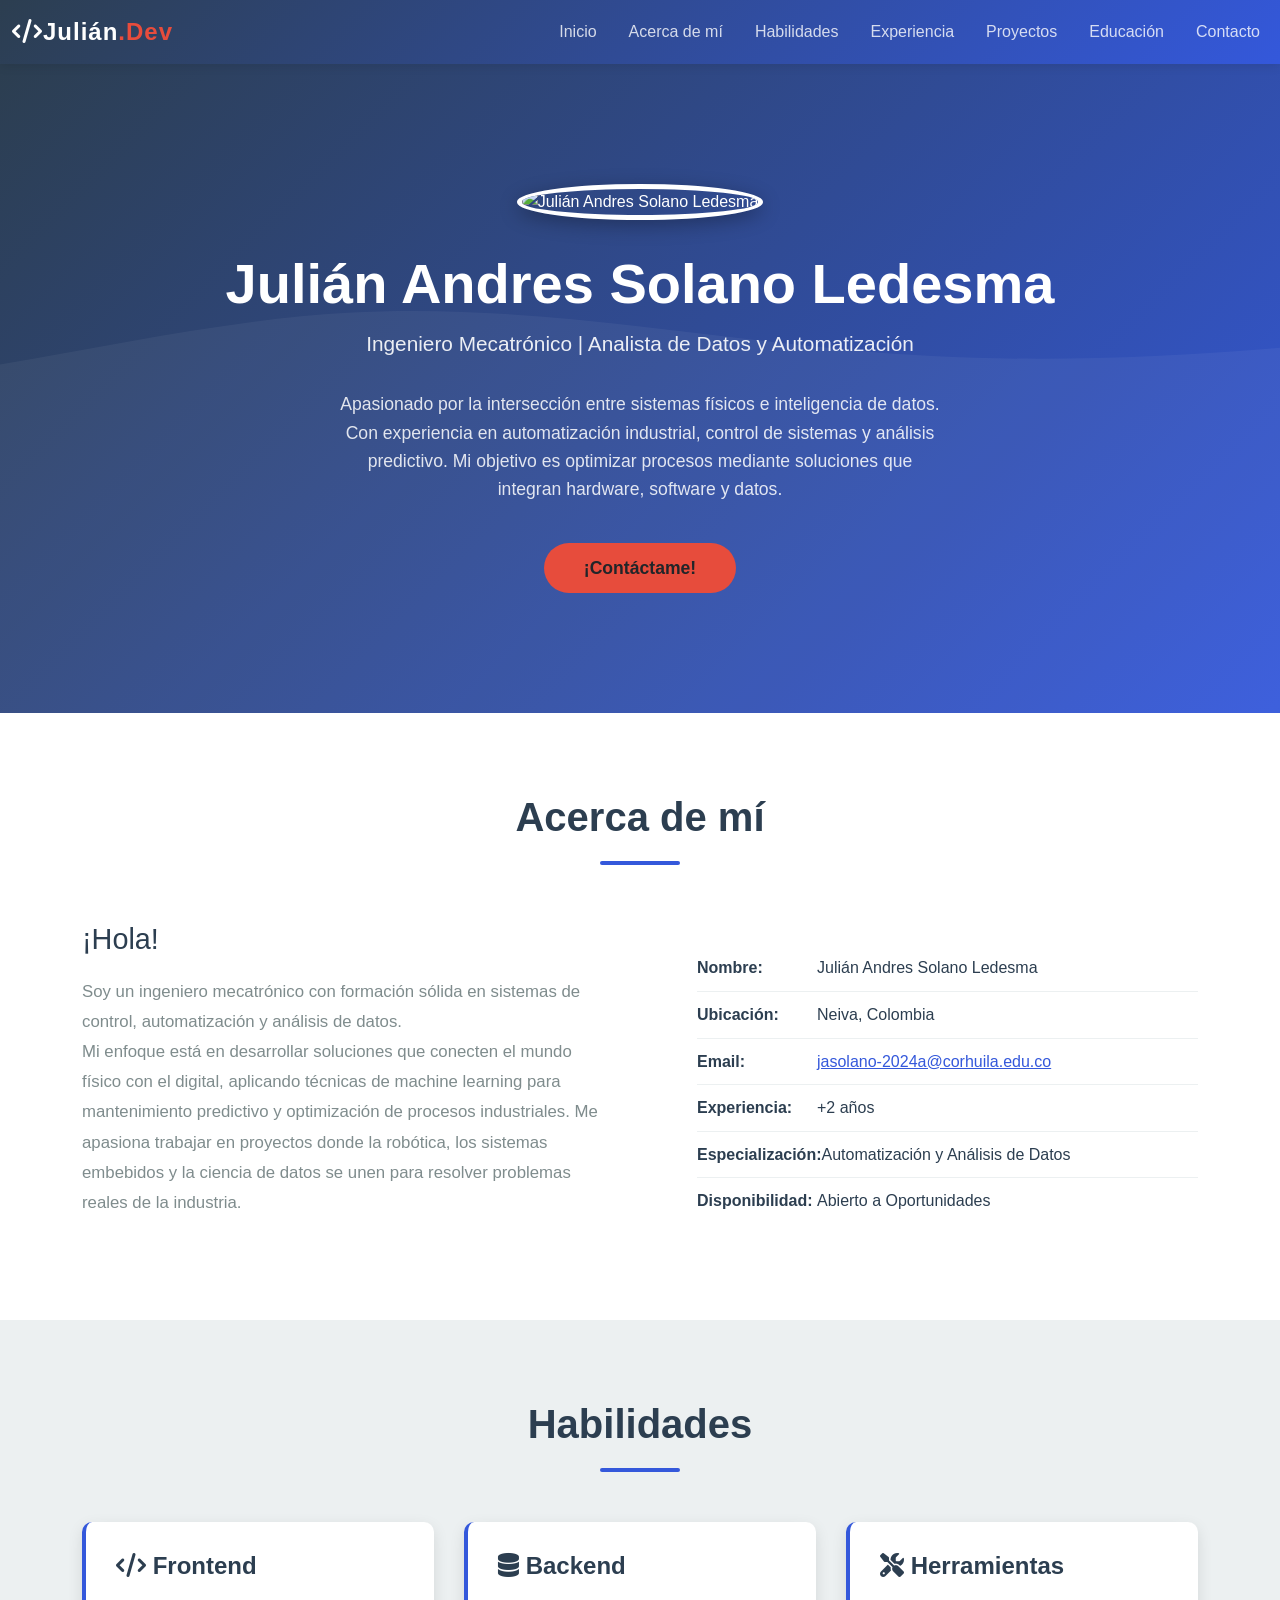
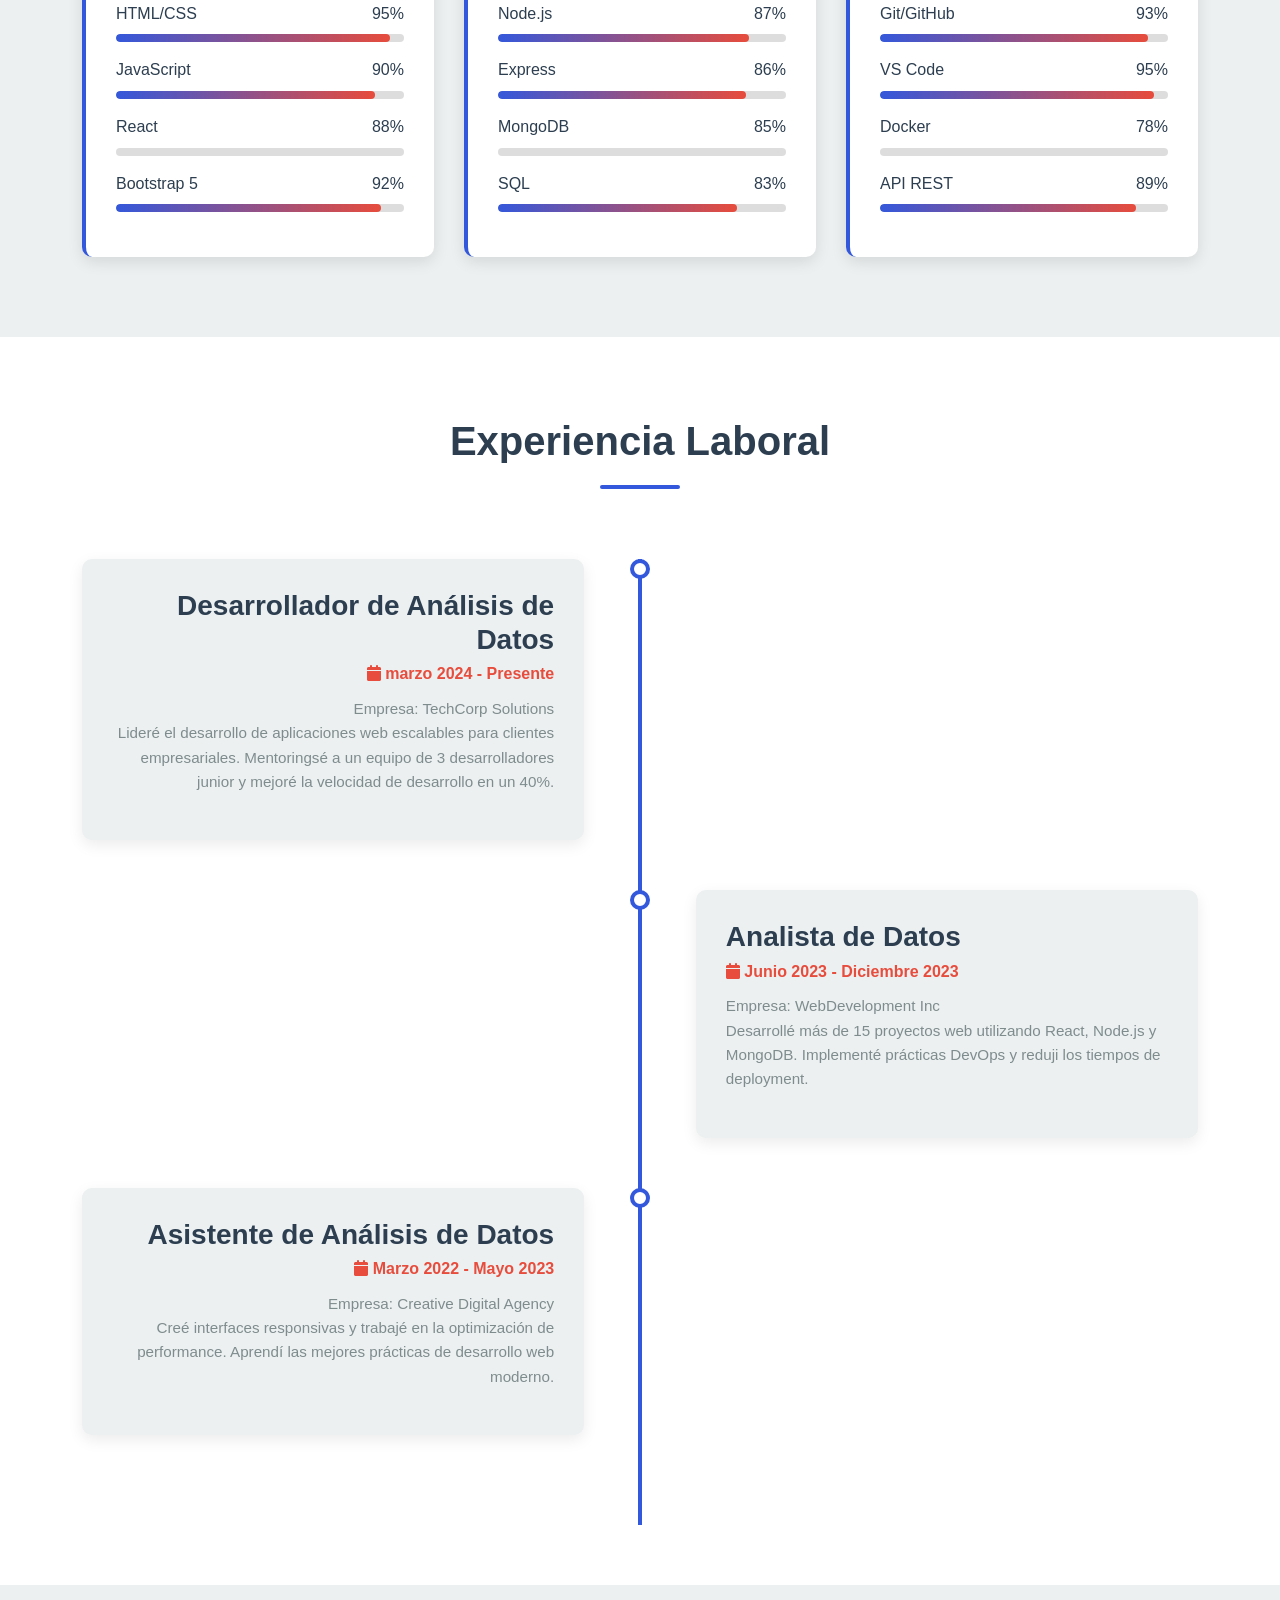
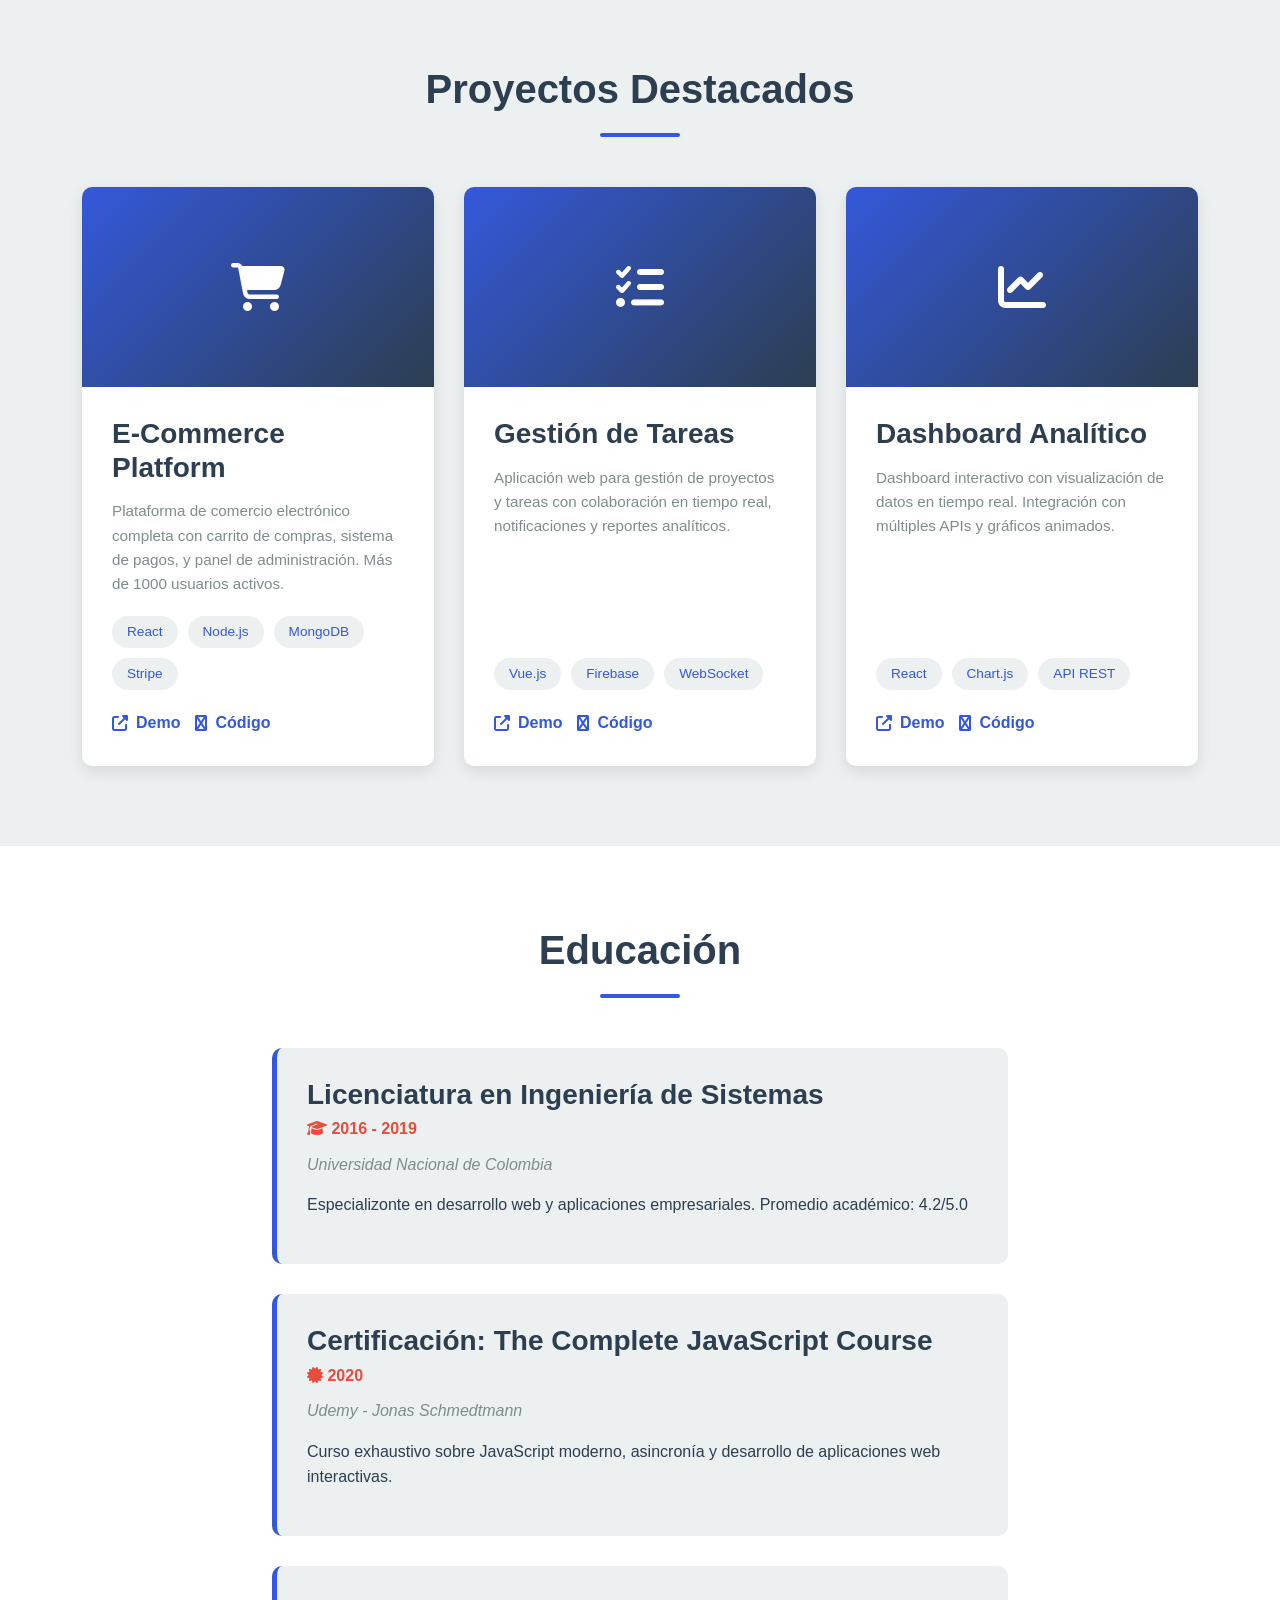
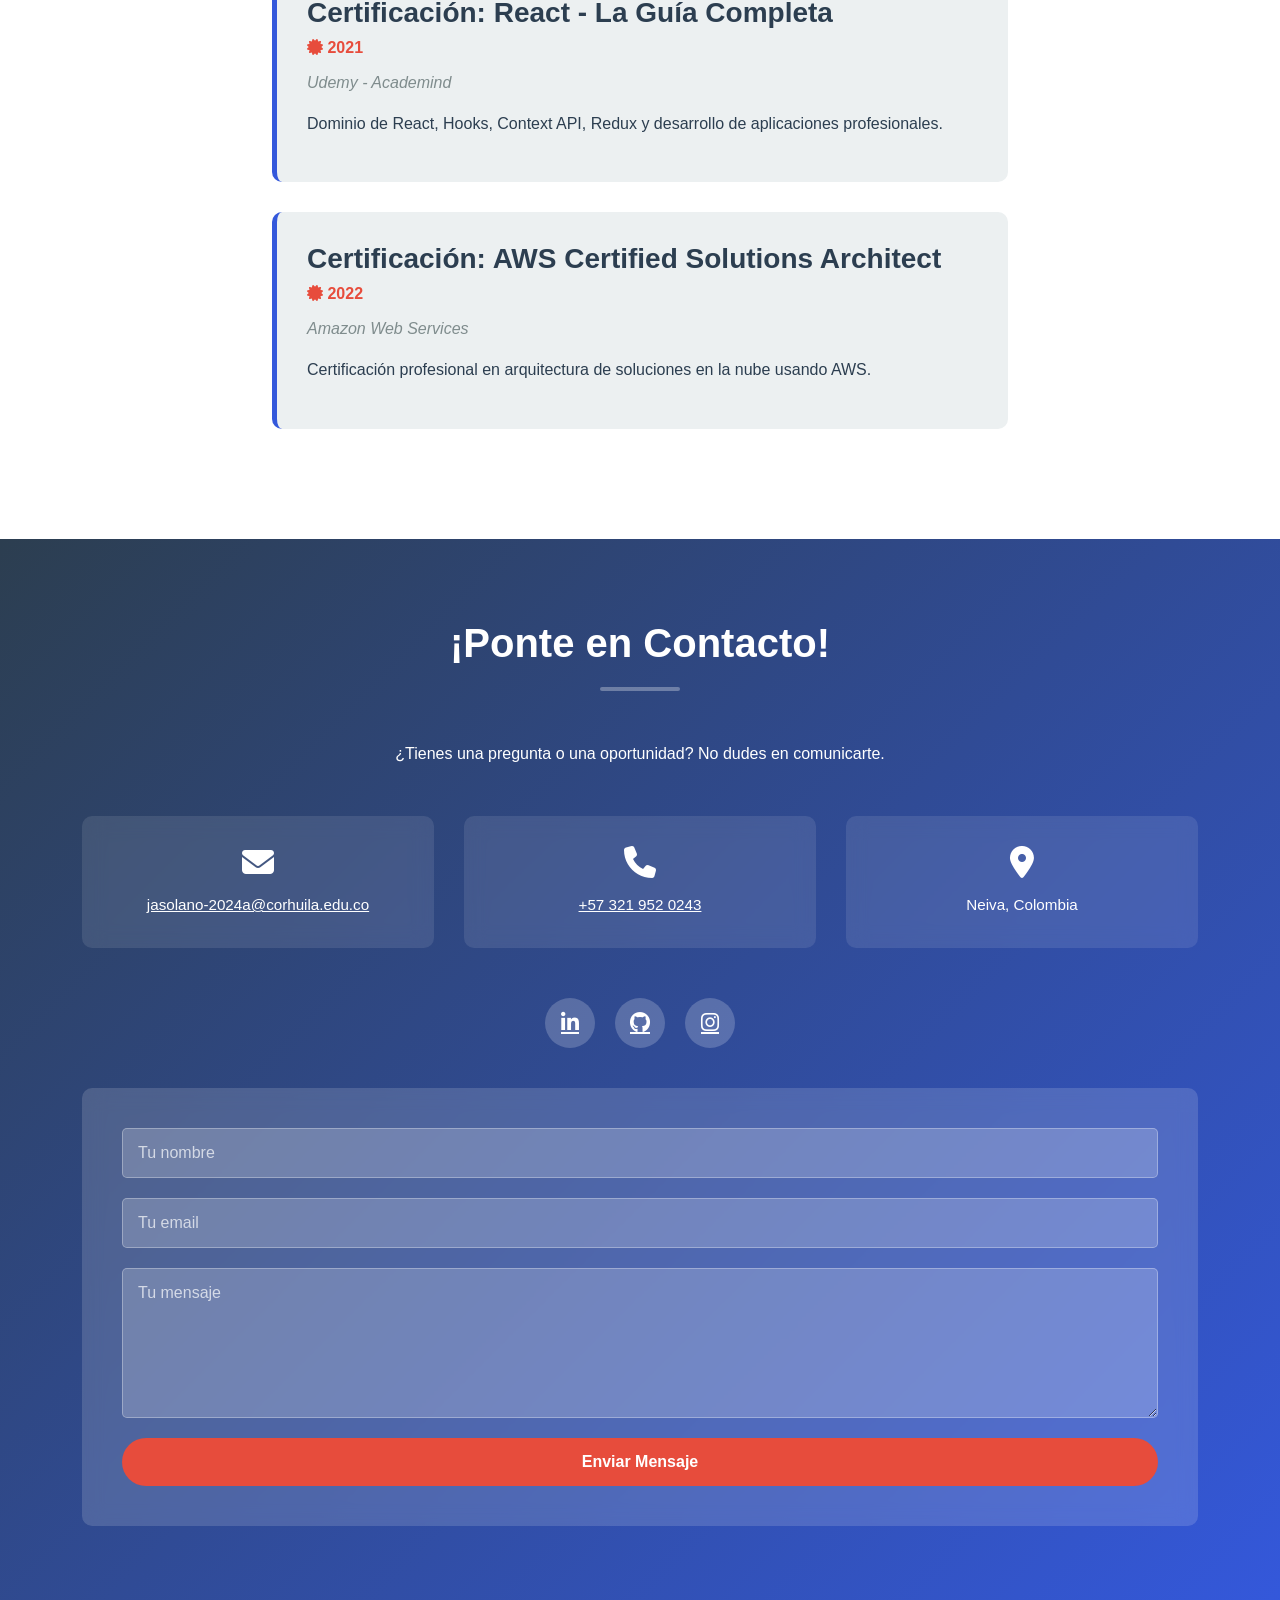
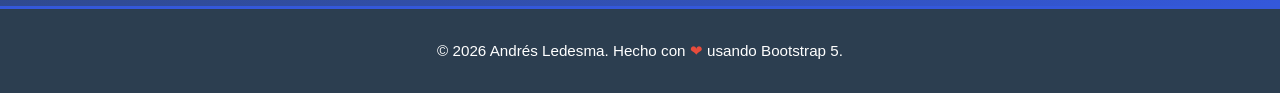
==== Portafolio2/portafolio.html @ 8f098cbe "Corrección de bugs y actualización de algunos datos 10/03/2026 18:04" ====
<!DOCTYPE html>
<html lang="es">

<head>
    <meta charset="UTF-8">
    <meta name="viewport" content="width=device-width, initial-scale=1.0">
    <title>Portafolio CV - Ingeniero Mecatrónico</title>

    <!-- Bootstrap 5 CSS -->
    <link href="https://cdnjs.cloudflare.com/ajax/libs/bootstrap/5.3.0/css/bootstrap.min.css" rel="stylesheet">

    <!-- Font Awesome para iconos -->
    <link href="https://cdnjs.cloudflare.com/ajax/libs/font-awesome/6.4.0/css/all.min.css" rel="stylesheet">

    <!--Css Personalizado-->
    <link rel="stylesheet" href="styles_portafolio.css">
</head>

<body>
    <!--=================================
    BARRA DE NAVEGACION
    ====================================-->
    <nav class="navbar navbar-expand-lg navbar-dark">
        <div class="container-fluid">
            <a class="navbar-brand" href="#inicio">
                <i class="fas fa-code"></i>Julián<span>.Dev</span>
            </a>
            <button class="navbar-toggler" type="button" data-bs-toggle="collapse" data-bs-target="#navbarNav"
                aria-controls="navbarNav" aria-expanded="false" aria-label="Toggle navigation">
                <span class="navbar-toggler-icon"></span>
            </button>
            <div class="collapse navbar-collapse" id="navbarNav">
                <ul class="navbar-nav ms-auto">
                    <li class="nav-item">
                        <a href="#inicio" class="nav-link">Inicio</a>
                    </li>
                    <li class="nav-item">
                        <a href="#acerca" class="nav-link">Acerca de mí</a>
                    </li>
                    <li class="nav-item">
                        <a href="#habilidades" class="nav-link">Habilidades</a>
                    </li>
                    <li class="nav-item">
                        <a href="#experiencia" class="nav-link">Experiencia</a>
                    </li>
                    <li class="nav-item">
                        <a href="#proyectos" class="nav-link">Proyectos</a>
                    </li>
                    <li class="nav-item">
                        <a href="#educacion" class="nav-link">Educación</a>
                    </li>
                    <li class="nav-item">
                        <a href="#contacto" class="nav-link">Contacto</a>

                    </li>
                </ul>
            </div>
        </div>
    </nav><!--nav.navbar -->

    <!--=================================
    SECCIÓN HEROE 
    ====================================-->
    <section class="hero" id="inicio">
        <div class="hero-content">
            <!--Imagen de perfil-->
            <img class="hero-image" src="/imagenes/mi-foto.jpeg" alt="Julián Andres Solano Ledesma" />
            <h1>Julián Andres Solano Ledesma</h1>
            <p class="subtitle">Ingeniero Mecatrónico | Analista de Datos y Automatización</p>
            <p class="description">Apasionado por la intersección entre sistemas físicos e inteligencia de datos.
            Con experiencia en automatización industrial, control de sistemas y análisis predictivo.
            Mi objetivo es optimizar procesos mediante soluciones que integran hardware, software y datos.
            </p>
            <a href="#contacto" class="btn btn-primary-custom">¡Contáctame!</a>
        </div>
    </section>

    <!--=================================
    ACERCA DE MI
    ====================================-->
    <section id="acerca" class="about">
        <div class="container">
            <h2 class="section-title">
                Acerca de mí
            </h2>
            <div class="about-content">
                <div class="about-text">
                    <h3>¡Hola!</h3>
                    <p>Soy un ingeniero mecatrónico con formación sólida en sistemas de control,
                    automatización y análisis de datos.<br>
                    Mi enfoque está en desarrollar soluciones
                    que conecten el mundo físico con el digital, aplicando técnicas de machine
                    learning para mantenimiento predictivo y optimización de procesos industriales.

                    Me apasiona trabajar en proyectos donde la robótica, los sistemas embebidos y la ciencia de datos se unen para resolver problemas reales de la industria.</p>
                </div>
                <div>
                    <ul class="info-list">
                        <li> 
                            <strong>Nombre:</strong>
                            <span>Julián Andres Solano Ledesma</span>
                        </li>
                        <li>
                            <strong>Ubicación:</strong>
                            <span>Neiva, Colombia</span>
                        </li>
                        <li>
                            <strong>Email:</strong>
                            <span><a href="mailto:jasolano-2024a@corhuila.edu.co" style="color: var(--secondary-color);">jasolano-2024a@corhuila.edu.co</a></span>
                        </li>
                        <li>
                            <strong>Experiencia:</strong>
                            <span>+2 años</span>
                        </li>
                        <li>
                            <strong>Especialización:</strong>
                            <span>Automatización y Análisis de Datos</span>
                        </li>
                        <li>
                            <strong>Disponibilidad:</strong>
                            <span>Abierto a Oportunidades</span>
                        </li>
                    </ul>
                </div>
            </div>
        </div>
    </section>

    <!-- ===============================
         SECCIÓN HABILIDADES
         =============================== -->
    <section id="habilidades" class="skills">
        <div class="container">
            <h2 class="section-title">Habilidades</h2>
            <div class="skills-grid">
                <!-- Frontend -->
                <div class="skill-card" data-skill="frontend">
                    <h4><i class="fas fa-code"></i> Frontend</h4>
                    <div class="skill-item">
                        <div class="skill-name">
                            <span>HTML/CSS</span>
                            <span>95%</span>
                        </div>
                        <div class="skill-bar">
                            <div class="skill-progress" style="--target: 95%"></div>
                        </div>
                    </div>
                    <div class="skill-item">
                        <div class="skill-name">
                            <span>JavaScript</span>
                            <span>90%</span>
                        </div>
                        <div class="skill-bar">
                            <div class="skill-progress" style="--target: 90%"></div>
                        </div>
                    </div>
                    <div class="skill-item">
                        <div class="skill-name">
                            <span>React</span>
                            <span>88%</span>
                        </div>
                        <div class="skill-bar">
                            <div class="skill-progress" style="--target: 88%"></div>
                        </div>
                    </div>
                    <div class="skill-item">
                        <div class="skill-name">
                            <span>Bootstrap 5</span>
                            <span>92%</span>
                        </div>
                        <div class="skill-bar">
                            <div class="skill-progress" style="--target: 92%"></div>
                        </div>
                    </div>
                </div>

                <!-- Backend -->
                <div class="skill-card" data-skill="backend">
                    <h4><i class="fas fa-database"></i> Backend</h4>
                    <div class="skill-item">
                        <div class="skill-name">
                            <span>Node.js</span>
                            <span>87%</span>
                        </div>
                        <div class="skill-bar">
                            <div class="skill-progress" style="--target: 87%"></div>
                        </div>
                    </div>
                    <div class="skill-item">
                        <div class="skill-name">
                            <span>Express</span>
                            <span>86%</span>
                        </div>
                        <div class="skill-bar">
                            <div class="skill-progress" style="--target: 86%"></div>
                        </div>
                    </div>
                    <div class="skill-item">
                        <div class="skill-name">
                            <span>MongoDB</span>
                            <span>85%</span>
                        </div>
                        <div class="skill-bar">
                            <div class="skill-progress" style="--target: 85%"></div>
                        </div>
                    </div>
                    <div class="skill-item">
                        <div class="skill-name">
                            <span>SQL</span>
                            <span>83%</span>
                        </div>
                        <div class="skill-bar">
                            <div class="skill-progress" style="--target: 83%"></div>
                        </div>
                    </div>
                </div>

                <!-- Herramientas -->
                <div class="skill-card" data-skill="tools">
                    <h4><i class="fas fa-tools"></i> Herramientas</h4>
                    <div class="skill-item">
                        <div class="skill-name">
                            <span>Git/GitHub</span>
                            <span>93%</span>
                        </div>
                        <div class="skill-bar">
                            <div class="skill-progress" style="--target: 93%"></div>
                        </div>
                    </div>
                    <div class="skill-item">
                        <div class="skill-name">
                            <span>VS Code</span>
                            <span>95%</span>
                        </div>
                        <div class="skill-bar">
                            <div class="skill-progress" style="--target: 95%"></div>
                        </div>
                    </div>
                    <div class="skill-item">
                        <div class="skill-name">
                            <span>Docker</span>
                            <span>78%</span>
                        </div>
                        <div class="skill-bar">
                            <div class="skill-progress" style="--target: 78%"></div>
                        </div>
                    </div>
                    <div class="skill-item">
                        <div class="skill-name">
                            <span>API REST</span>
                            <span>89%</span>
                        </div>
                        <div class="skill-bar">
                            <div class="skill-progress" style="--target: 89%"></div>
                        </div>
                    </div>
                </div>
            </div>
        </div>
    </section>

    <!-- ===============================
         SECCIÓN EXPERIENCIA
         =============================== -->
    <section id="experiencia" class="experience">
        <div class="container">
            <h2 class="section-title">Experiencia Laboral</h2>
            <div class="timeline">
                <!-- Experiencia 1 -->
                <div class="timeline-item">
                    <div class="timeline-content">
                        <h3>Desarrollador de Análisis de Datos</h3>
                        <div class="timeline-date">
                            <i class="fas fa-calendar"></i> marzo 2024 - Presente
                        </div>
                        <p class="timeline-description">
                            Empresa: TechCorp Solutions<br>
                            Lideré el desarrollo de aplicaciones web escalables para clientes empresariales. 
                            Mentoringsé a un equipo de 3 desarrolladores junior y mejoré la velocidad de desarrollo en un 40%.
                        </p>
                    </div>
                </div>

                <!-- Experiencia 2 -->
                <div class="timeline-item">
                    <div class="timeline-content">
                        <h3>Analista de Datos</h3>
                        <div class="timeline-date">
                            <i class="fas fa-calendar"></i> Junio 2023 - Diciembre 2023
                        </div>
                        <p class="timeline-description">
                            Empresa: WebDevelopment Inc<br>
                            Desarrollé más de 15 proyectos web utilizando React, Node.js y MongoDB. 
                            Implementé prácticas DevOps y reduji los tiempos de deployment.
                        </p>
                    </div>
                </div>

                <!-- Experiencia 3 -->
                <div class="timeline-item">
                    <div class="timeline-content">
                        <h3>Asistente de Análisis de Datos</h3>
                        <div class="timeline-date">
                            <i class="fas fa-calendar"></i> Marzo 2022 - Mayo 2023
                        </div>
                        <p class="timeline-description">
                            Empresa: Creative Digital Agency<br>
                            Creé interfaces responsivas y trabajé en la optimización de performance. 
                            Aprendí las mejores prácticas de desarrollo web moderno.
                        </p>
                    </div>
                </div>
            </div>
        </div>
    </section>

    <!-- ===============================
         SECCIÓN PROYECTOS
         =============================== -->
    <section id="proyectos" class="projects">
        <div class="container">
            <h2 class="section-title">Proyectos Destacados</h2>
            <div class="projects-grid">
                <!-- Proyecto 1 -->
                <div class="project-card fade-in-up">
                    <div class="project-image">
                        <i class="fas fa-shopping-cart"></i>
                    </div>
                    <div class="project-content">
                        <h3>E-Commerce Platform</h3>
                        <p>
                            Plataforma de comercio electrónico completa con carrito de compras, 
                            sistema de pagos, y panel de administración. Más de 1000 usuarios activos.
                        </p>
                        <div class="project-tags">
                            <span class="tag">React</span>
                            <span class="tag">Node.js</span>
                            <span class="tag">MongoDB</span>
                            <span class="tag">Stripe</span>
                        </div>
                        <div class="project-links">
                            <a href="#" title="Ver proyecto">
                                <i class="fas fa-external-link-alt"></i> Demo
                            </a>
                            <a href="#" title="Ver código">
                                <i class="fas fa-github"></i> Código
                            </a>
                        </div>
                    </div>
                </div>

                <!-- Proyecto 2 -->
                <div class="project-card fade-in-up">
                    <div class="project-image">
                        <i class="fas fa-tasks"></i>
                    </div>
                    <div class="project-content">
                        <h3>Gestión de Tareas</h3>
                        <p>
                            Aplicación web para gestión de proyectos y tareas con colaboración en tiempo real, 
                            notificaciones y reportes analíticos.
                        </p>
                        <div class="project-tags">
                            <span class="tag">Vue.js</span>
                            <span class="tag">Firebase</span>
                            <span class="tag">WebSocket</span>
                        </div>
                        <div class="project-links">
                            <a href="#" title="Ver proyecto">
                                <i class="fas fa-external-link-alt"></i> Demo
                            </a>
                            <a href="#" title="Ver código">
                                <i class="fas fa-github"></i> Código
                            </a>
                        </div>
                    </div>
                </div>

                <!-- Proyecto 3 -->
                <div class="project-card fade-in-up">
                    <div class="project-image">
                        <i class="fas fa-chart-line"></i>
                    </div>
                    <div class="project-content">
                        <h3>Dashboard Analítico</h3>
                        <p>
                            Dashboard interactivo con visualización de datos en tiempo real. 
                            Integración con múltiples APIs y gráficos animados.
                        </p>
                        <div class="project-tags">
                            <span class="tag">React</span>
                            <span class="tag">Chart.js</span>
                            <span class="tag">API REST</span>
                        </div>
                        <div class="project-links">
                            <a href="#" title="Ver proyecto">
                                <i class="fas fa-external-link-alt"></i> Demo
                            </a>
                            <a href="#" title="Ver código">
                                <i class="fas fa-github"></i> Código
                            </a>
                        </div>
                    </div>
                </div>
            </div>
        </div>
    </section>

    <!-- ===============================
         SECCIÓN EDUCACIÓN
         =============================== -->
    <section id="educacion" class="education">
        <div class="container">
            <h2 class="section-title">Educación</h2>
            <div class="row">
                <div class="col-lg-8 mx-auto">
                    <!-- Educación 1 -->
                    <div class="education-item">
                        <h3>Licenciatura en Ingeniería de Sistemas</h3>
                        <div class="education-date">
                            <i class="fas fa-graduation-cap"></i> 2016 - 2019
                        </div>
                        <p class="education-school">Universidad Nacional de Colombia</p>
                        <p>
                            Especializonte en desarrollo web y aplicaciones empresariales. 
                            Promedio académico: 4.2/5.0
                        </p>
                    </div>

                    <!-- Educación 2 -->
                    <div class="education-item">
                        <h3>Certificación: The Complete JavaScript Course</h3>
                        <div class="education-date">
                            <i class="fas fa-certificate"></i> 2020
                        </div>
                        <p class="education-school">Udemy - Jonas Schmedtmann</p>
                        <p>
                            Curso exhaustivo sobre JavaScript moderno, asincronía y desarrollo de aplicaciones web interactivas.
                        </p>
                    </div>

                    <!-- Educación 3 -->
                    <div class="education-item">
                        <h3>Certificación: React - La Guía Completa</h3>
                        <div class="education-date">
                            <i class="fas fa-certificate"></i> 2021
                        </div>
                        <p class="education-school">Udemy - Academind</p>
                        <p>
                            Dominio de React, Hooks, Context API, Redux y desarrollo de aplicaciones profesionales.
                        </p>
                    </div>

                    <!-- Educación 4 -->
                    <div class="education-item">
                        <h3>Certificación: AWS Certified Solutions Architect</h3>
                        <div class="education-date">
                            <i class="fas fa-certificate"></i> 2022
                        </div>
                        <p class="education-school">Amazon Web Services</p>
                        <p>
                            Certificación profesional en arquitectura de soluciones en la nube usando AWS.
                        </p>
                    </div>
                </div>
            </div>
        </div>
    </section>

    <!-- ===============================
         SECCIÓN CONTACTO
         =============================== -->
    <section id="contacto" class="contact">
        <div class="container">
            <h2 class="section-title">¡Ponte en Contacto!</h2>
            <p>¿Tienes una pregunta o una oportunidad? No dudes en comunicarte.</p>

            <div class="contact-info">
                <div class="contact-info-item">
                    <i class="fas fa-envelope"></i>
                    <p><a href="mailto:jasolano-2024a@corhuila.edu.co" style="color: white;">jasolano-2024a@corhuila.edu.co</a></p>
                </div>
                <div class="contact-info-item">
                    <i class="fas fa-phone"></i>
                    <p><a href="tel:+573219520243" style="color: white;">+57 321 952 0243</a></p>
                </div>
                <div class="contact-info-item">
                    <i class="fas fa-map-marker-alt"></i>
                    <p>Neiva, Colombia</p>
                </div>
            </div>

            <div class="social-links">
                <a href="#" title="LinkedIn" class="social-link">
                    <i class="fab fa-linkedin-in"></i>
                </a>
                <a href="#" title="GitHub" class="social-link">
                    <i class="fab fa-github"></i>
                </a>
                <a href="#" title="Instagram" class="social-link">
                    <i class="fab fa-instagram"></i>
                </a>
            </div>

            <div class="contact-form">
                <form id="contactForm">
                    <div class="mb-3">
                        <input 
                            type="text" 
                            class="form-control" 
                            id="name" 
                            placeholder="Tu nombre"
                            required
                        >
                    </div>
                    <div class="mb-3">
                        <input 
                            type="email" 
                            class="form-control" 
                            id="email" 
                            placeholder="Tu email"
                            required
                        >
                    </div>
                    <div class="mb-3">
                        <textarea 
                            class="form-control" 
                            id="message" 
                            placeholder="Tu mensaje"
                            required
                        ></textarea>
                    </div>
                    <button type="submit" class="btn btn-submit">Enviar Mensaje</button>
                </form>
            </div>
        </div>
    </section>

    <!-- ===============================
         FOOTER
         =============================== -->
    <footer>
        <div class="container">
            <p>
                &copy; 2026 Andrés Ledesma. Hecho con <span class="heart">❤</span> usando Bootstrap 5.
            </p>
        </div>
    </footer>

    <!-- Back to Top Button -->
    <div class="back-to-top" id="backToTop">
        <i class="fas fa-arrow-up"></i>
    </div>

    <!-- Bootstrap 5 JS -->
    <script src="https://cdnjs.cloudflare.com/ajax/libs/bootstrap/5.3.0/js/bootstrap.bundle.min.js"></script>

    <!-- JavaScript Personalizado -->
    <script>
        // ===============================
        // VARIABLES GLOBALES
        // ===============================
        const backToTopBtn = document.getElementById('backToTop');
        const skillProgressBars = document.querySelectorAll('.skill-progress');
        const contactForm = document.getElementById('contactForm');

        // ===============================
        // BACK TO TOP BUTTON
        // ===============================
        window.addEventListener('scroll', () => {
            if (window.pageYOffset > 300) {
                backToTopBtn.classList.add('show');
            } else {
                backToTopBtn.classList.remove('show');
            }
        });

        backToTopBtn.addEventListener('click', () => {
            window.scrollTo({
                top: 0,
                behavior: 'smooth'
            });
        });

        // ===============================
        // ANIMACIÓN DE BARRAS DE HABILIDADES
        // ===============================
        const observerOptions = {
            threshold: 0.5,
            rootMargin: '0px 0px -100px 0px'
        };

        const observer = new IntersectionObserver((entries) => {
            entries.forEach(entry => {
                if (entry.isIntersecting) {
                    const progressBar = entry.target;
                    const targetWidth = progressBar.style.getPropertyValue('--target') || '0';
                    
                    // Animar la barra
                    let currentWidth = 0;
                    const increment = parseFloat(targetWidth) / 50;
                    const interval = setInterval(() => {
                        currentWidth += increment;
                        if (currentWidth >= parseFloat(targetWidth)) {
                            currentWidth = parseFloat(targetWidth);
                            clearInterval(interval);
                        }
                        progressBar.style.width = currentWidth + '%';
                    }, 20);
                    
                    observer.unobserve(progressBar);
                }
            });
        }, observerOptions);

        skillProgressBars.forEach(bar => {
            bar.style.width = '0%';
            observer.observe(bar);
        });

        // ===============================
        // FORMULARIO DE CONTACTO
        // ===============================
        contactForm.addEventListener('submit', (e) => {
            e.preventDefault();

            const name = document.getElementById('name').value;
            const email = document.getElementById('email').value;
            const message = document.getElementById('message').value;

            // Validación básica
            if (!name || !email || !message) {
                mostrarAlerta('Por favor completa todos los campos', 'warning');
                return;
            }

            // Validar email
            const emailRegex = /^[^\s@]+@[^\s@]+\.[^\s@]+$/;
            if (!emailRegex.test(email)) {
                mostrarAlerta('Por favor ingresa un email válido', 'warning');
                return;
            }

            // Simular envío de email
            const btnSubmit = contactForm.querySelector('.btn-submit');
            const textOriginal = btnSubmit.textContent;
            btnSubmit.textContent = 'Enviando...';
            btnSubmit.disabled = true;

            setTimeout(() => {
                mostrarAlerta('¡Mensaje enviado exitosamente! Nos pondremos en contacto pronto.', 'success');
                contactForm.reset();
                btnSubmit.textContent = textOriginal;
                btnSubmit.disabled = false;
            }, 1500);
        });

        // ===============================
        // FUNCIÓN PARA MOSTRAR ALERTAS
        // ===============================
        function mostrarAlerta(mensaje, tipo = 'info') {
            const alertDiv = document.createElement('div');
            alertDiv.className = `alert alert-${tipo} alert-dismissible fade show position-fixed`;
            alertDiv.style.cssText = `
                top: 100px;
                right: 20px;
                z-index: 5000;
                min-width: 300px;
            `;
            alertDiv.textContent = mensaje;
            alertDiv.innerHTML += '<button type="button" class="btn-close" data-bs-dismiss="alert"></button>';

            document.body.appendChild(alertDiv);

            setTimeout(() => {
                alertDiv.remove();
            }, 4000);
        }

        // ===============================
        // EFECTO DE FADE-IN AL SCROLL
        // =============================== */
        const fadeElements = document.querySelectorAll('.fade-in-up');
        const fadeObserver = new IntersectionObserver((entries) => {
            entries.forEach(entry => {
                if (entry.isIntersecting) {
                    entry.target.style.opacity = '1';
                    fadeObserver.unobserve(entry.target);
                }
            });
        }, { threshold: 0.1 });

        fadeElements.forEach(el => {
            el.style.opacity = '0';
            el.style.transition = 'opacity 0.8s ease';
            fadeObserver.observe(el);
        });

        // ===============================
        // ACTIVE LINK EN NAVEGACIÓN
        // ===============================
        const navLinks = document.querySelectorAll('.navbar-nav .nav-link');
        const sections = document.querySelectorAll('section[id]');

        window.addEventListener('scroll', () => {
            let current = '';
            
            sections.forEach(section => {
                const sectionTop = section.offsetTop;
                const sectionHeight = section.clientHeight;
                
                if (window.pageYOffset >= sectionTop - 200) {
                    current = section.getAttribute('id');
                }
            });

            navLinks.forEach(link => {
                link.classList.remove('active');
                if (link.getAttribute('href').slice(1) === current) {
                    link.classList.add('active');
                }
            });
        });

        // ===============================
        // CERRAR MENÚ MÓVIL AL HACER CLICK
        // ===============================
        const navbarToggler = document.querySelector('.navbar-toggler');
        const navbarCollapse = document.querySelector('.navbar-collapse');

        navLinks.forEach(link => {
            link.addEventListener('click', () => {
                if (navbarCollapse.classList.contains('show')) {
                    navbarToggler.click();
                }
            });
        });

        // ===============================
        // ANIMACIÓN DE ELEMENTOS AL CARGAR
        // ===============================
        window.addEventListener('load', () => {
            document.body.style.opacity = '0';
            document.body.style.transition = 'opacity 0.5s ease';
            
            setTimeout(() => {
                document.body.style.opacity = '1';
            }, 100);
        });

        // ===============================
        // LOG EN LA CONSOLA
        // ===============================
        console.log('%cBienvenido a mi portafolio', 'font-size: 20px; color: #3498db; font-weight: bold;');
        console.log('%c¿Te interesa trabajar juntos? Ponte en contacto conmigo', 'font-size: 14px; color: #e74c3c;');
    </script>
    <script src="script-portafolio.js"></script>
</body>
</html>
---- Portafolio2/styles_portafolio.css ----
/*===================
VARIABLES Y ESTILOS PERSONALIZADOS
=============*/
:root{
    --primary-color:#2c3e50;
    --secondary-color:#3458db;
    --accent-color:#e74c3c;
    --light-bg:#ecf0f1;
    --text-dark:#2c3e50;
    --text-light:#7f8c8d;
}

*{
    margin:0;/*resetea toda la pagina aplicar styles*/
    padding:0;
    box-sizing:border-box;

}

body{
    font-family:'Segoe UI', Tahoma, Geneva, Verdana, sans-serif;
    color:var(--text-dark);
    line-height: 1.6;
}

/*=================================
BARRA DE NAVEGACIÓN
==============================*/
.navbar{
    background: linear-gradient(135deg,var(--primary-color)0%, var(--secondary-color)100%);
    box-shadow: 0 2px 10px rgba(0,0,0,0.1);
    position:sticky;
    top:0;
    z-index: 1000;
}

.navbar-brand{
    font-weight: 700;
    font-size:1.5rem;
    color: white !important;
    letter-spacing:1px;
}

.navbar-brand span{
    color:var(--accent-color);
}

.navbar-nav .nav-link{
    color:rgba(255,255,255,0.8) !important;
    margin-left: 1rem;
    font-weight:500;
    transition: color 0.3s ease;

}

.navbar-nav .nav-link:hover{
    color:var(--accent-color) !important;
}

 /*-=================================
    SECCION HEROE(PORTADA)
    ====================================*/

.hero {
    background: linear-gradient(135deg, var(--primary-color) 0%, var(--secondary-color) 100%);
    color: white;
    padding: 120px 0;
    text-align: center;
    position: relative;
    overflow: hidden;
}

.hero::before {
    content: '';
    position: absolute;
    top: 0;
    left: 0;
    right: 0;
    bottom: 0;
    background: url('data:image/svg+xml,<svg xmlns="http://www.w3.org/2000/svg" viewBox="0 0 1440 320"><path fill="rgba(255,255,255,0.1)" fill-opacity="1" d="M0,96L48,112C96,128,192,160,288,160C384,160,480,128,576,122.7C672,117,768,139,864,144C960,149,1056,139,1152,128C1248,117,1344,107,1392,101.3L1440,96L1440,320L1392,320C1344,320,1248,320,1152,320C1056,320,960,320,864,320C768,320,672,320,576,320C480,320,384,320,288,320C192,320,96,320,48,320L0,320Z"></path></svg>') no-repeat bottom;
    background-size: cover;
    opacity: 0.5;
}

.hero-content {
    position: relative;
    z-index: 2;
}

.hero-image {
    width: 150px;
    height: 150px;
    border-radius: 50%;
    border: 5px solid white;
    margin: 0 auto 30px;
    object-fit: cover;
    box-shadow: 0 5px 20px rgba(0, 0, 0, 0.3);
    animation: slideDown 0.8s ease-out;
}

.hero h1 {
    font-size: 3.5rem;
    font-weight: 700;
    margin-bottom: 10px;
    animation: slideDown 0.8s ease-out 0.2s backwards;
}

.hero .subtitle {
    font-size: 1.3rem;
    color: rgba(255, 255, 255, 0.9);
    margin-bottom: 30px;
    animation: slideDown 0.8s ease-out 0.4s backwards;
}

.hero .description {
    font-size: 1.1rem;
    max-width: 600px;
    margin: 0 auto 40px;
    color: rgba(255, 255, 255, 0.85);
    animation: slideDown 0.8s ease-out 0.6s backwards;
}

.btn-primary-custom {
    background-color: var(--accent-color);
    border: none;
    padding: 12px 40px;
    font-size: 1.1rem;
    font-weight: 600;
    border-radius: 50px;
    transition: all 0.3s ease;
    animation: slideDown 0.8s ease-out 0.8s backwards;
}

.btn-primary-custom:hover {
    background-color: #c0392b;
    transform: translateY(-3px);
    box-shadow: 0 10px 20px rgba(0, 0, 0, 0.2);
}

/* ===============================
   ANIMACIONES
   =============================== */
@keyframes slideDown {
    from {
        opacity: 0;
        transform: translateY(-30px);
    }
    to {
        opacity: 1;
        transform: translateY(0);
    }
}

@keyframes fadeInUp {
    from {
        opacity: 0;
        transform: translateY(30px);
    }
    to {
        opacity: 1;
        transform: translateY(0);
    }
}

.fade-in-up {
    animation: fadeInUp 0.8s ease-out;
}

/* ===============================
   SECCIÓN ACERCA DE MÍ
   =============================== */
.about {
    padding: 80px 0;
    background-color: #fff;
}

.section-title {
    font-size: 2.5rem;
    font-weight: 700;
    margin-bottom: 50px;
    color: var(--primary-color);
    position: relative;
    text-align: center;
}

.section-title::after {
    content: '';
    display: block;
    width: 80px;
    height: 4px;
    background: var(--secondary-color);
    margin: 20px auto 0;
    border-radius: 2px;
}

.about-content {
    display: grid;
    grid-template-columns: 1fr 1fr;
    gap: 50px;
    align-items: center;
}

.about-text h3 {
    font-size: 1.8rem;
    color: var(--primary-color);
    margin-bottom: 20px;
}

.about-text p {
    font-size: 1.05rem;
    color: var(--text-light);
    margin-bottom: 15px;
    line-height: 1.8;
}

.info-list {
    list-style: none;
    margin-top: 30px;
}

.info-list li {
    padding: 10px 0;
    border-bottom: 1px solid var(--light-bg);
    display: flex;
    align-items: center;
}

.info-list li:last-child {
    border-bottom: none;
}

.info-list strong {
    color: var(--primary-color);
    min-width: 120px;
}

/* ===============================
   SECCIÓN HABILIDADES
   =============================== */
.skills {
    padding: 80px 0;
    background-color: var(--light-bg);
}

.skills-grid {
    display: grid;
    grid-template-columns: repeat(auto-fit, minmax(250px, 1fr));
    gap: 30px;
}

.skill-card {
    background: white;
    padding: 30px;
    border-radius: 10px;
    box-shadow: 0 5px 15px rgba(0, 0, 0, 0.1);
    transition: all 0.3s ease;
    border-left: 4px solid var(--secondary-color);
}

.skill-card:hover {
    transform: translateY(-10px);
    box-shadow: 0 15px 30px rgba(0, 0, 0, 0.15);
}

.skill-card h4 {
    color: var(--primary-color);
    margin-bottom: 20px;
    font-weight: 600;
}

.skill-item {
    margin-bottom: 15px;
}

.skill-name {
    display: flex;
    justify-content: space-between;
    margin-bottom: 8px;
    font-weight: 500;
    color: var(--text-dark);
}

.skill-bar {
    background-color: #ddd;
    height: 8px;
    border-radius: 10px;
    overflow: hidden;
}

.skill-progress {
    height: 100%;
    background: linear-gradient(90deg, var(--secondary-color), var(--accent-color));
    width: 0%;
    transition: width 1s ease;
    border-radius: 10px;
}

/* ===============================
   SECCIÓN EXPERIENCIA
   =============================== */
.experience {
    padding: 80px 0;
    background-color: #fff;
}

.timeline {
    position: relative;
    padding: 20px 0;
}

.timeline::before {
    content: '';
    position: absolute;
    left: 50%;
    transform: translateX(-50%);
    width: 4px;
    height: 100%;
    background: var(--secondary-color);
}

.timeline-item {
    margin-bottom: 50px;
    position: relative;
}

.timeline-item:nth-child(odd) .timeline-content {
    margin-left: 0;
    margin-right: auto;
    width: 45%;
    text-align: right;
}

.timeline-item:nth-child(even) .timeline-content {
    margin-left: auto;
    margin-right: 0;
    width: 45%;
    text-align: left;
}

.timeline-item::before {
    content: '';
    position: absolute;
    left: 50%;
    top: 0;
    transform: translateX(-50%);
    width: 20px;
    height: 20px;
    background: white;
    border: 4px solid var(--secondary-color);
    border-radius: 50%;
    z-index: 10;
}

.timeline-content {
    background: var(--light-bg);
    padding: 30px;
    border-radius: 10px;
    box-shadow: 0 5px 15px rgba(0, 0, 0, 0.08);
}

.timeline-content h3 {
    color: var(--primary-color);
    margin-bottom: 5px;
    font-weight: 700;
}

.timeline-date {
    color: var(--accent-color);
    font-weight: 600;
    margin-bottom: 10px;
}

.timeline-description {
    color: var(--text-light);
    font-size: 0.95rem;
}

/* ===============================
   SECCIÓN PROYECTOS
   =============================== */
.projects {
    padding: 80px 0;
    background-color: var(--light-bg);
}

.projects-grid {
    display: grid;
    grid-template-columns: repeat(auto-fit, minmax(300px, 1fr));
    gap: 30px;
}

.project-card {
    background: white;
    border-radius: 10px;
    overflow: hidden;
    box-shadow: 0 5px 15px rgba(0, 0, 0, 0.1);
    transition: all 0.3s ease;
    display: flex;
    flex-direction: column;
}

.project-card:hover {
    transform: translateY(-10px);
    box-shadow: 0 15px 30px rgba(0, 0, 0, 0.15);
}

.project-image {
    width: 100%;
    height: 200px;
    background: linear-gradient(135deg, var(--secondary-color), var(--primary-color));
    display: flex;
    align-items: center;
    justify-content: center;
    color: white;
    font-size: 3rem;
}

.project-content {
    padding: 30px;
    flex-grow: 1;
    display: flex;
    flex-direction: column;
}

.project-content h3 {
    color: var(--primary-color);
    margin-bottom: 15px;
    font-weight: 700;
}

.project-content p {
    color: var(--text-light);
    font-size: 0.95rem;
    margin-bottom: 20px;
    flex-grow: 1;
}

.project-tags {
    display: flex;
    flex-wrap: wrap;
    gap: 10px;
    margin-bottom: 20px;
}

.tag {
    background: var(--light-bg);
    color: var(--secondary-color);
    padding: 5px 15px;
    border-radius: 20px;
    font-size: 0.85rem;
    font-weight: 500;
}

.project-links {
    display: flex;
    gap: 15px;
}

.project-links a {
    display: inline-flex;
    align-items: center;
    gap: 8px;
    color: var(--secondary-color);
    text-decoration: none;
    font-weight: 600;
    transition: color 0.3s ease;
}

.project-links a:hover {
    color: var(--accent-color);
}

/* ===============================
   SECCIÓN EDUCACIÓN
   =============================== */
.education {
    padding: 80px 0;
    background-color: #fff;
}

.education-item {
    background: var(--light-bg);
    padding: 30px;
    border-radius: 10px;
    margin-bottom: 30px;
    border-left: 5px solid var(--secondary-color);
    transition: all 0.3s ease;
}

.education-item:hover {
    box-shadow: 0 5px 15px rgba(0, 0, 0, 0.1);
    transform: translateX(10px);
}

.education-item h3 {
    color: var(--primary-color);
    margin-bottom: 5px;
    font-weight: 700;
}

.education-date {
    color: var(--accent-color);
    font-weight: 600;
    margin-bottom: 10px;
}

.education-school {
    color: var(--text-light);
    font-style: italic;
    margin-bottom: 15px;
}

/* ===============================
   SECCIÓN CONTACTO
   =============================== */
.contact {
    padding: 80px 0;
    background: linear-gradient(135deg, var(--primary-color) 0%, var(--secondary-color) 100%);
    color: white;
    text-align: center;
}

.contact .section-title {
    color: white;
}

.contact .section-title::after {
    background: rgba(255, 255, 255, 0.3);
}

.contact-content {
    max-width: 600px;
    margin: 0 auto;
}

.contact-info {
    display: grid;
    grid-template-columns: repeat(auto-fit, minmax(150px, 1fr));
    gap: 30px;
    margin: 50px 0;
}

.contact-info-item {
    background: rgba(255, 255, 255, 0.1);
    padding: 30px;
    border-radius: 10px;
    backdrop-filter: blur(10px);
}

.contact-info-item i {
    font-size: 2rem;
    margin-bottom: 15px;
    display: block;
}

.contact-info-item p {
    font-size: 0.95rem;
    margin: 0;
    word-break: break-all;   /* rompe el email largo */
    overflow-wrap: break-word;
}

.social-links {
    display: flex;
    justify-content: center;
    gap: 20px;
    margin: 40px 0;
}

.social-links a {
    width: 50px;
    height: 50px;
    background: rgba(255, 255, 255, 0.2);
    border-radius: 50%;
    display: flex;
    align-items: center;
    justify-content: center;
    color: white;
    font-size: 1.3rem;
    transition: all 0.3s ease;
    border: 2px solid transparent;
}

.social-links a:hover {
    background: var(--accent-color);
    border-color: white;
    transform: translateY(-5px);
}

.contact-form {
    background: rgba(255, 255, 255, 0.15);
    padding: 40px;
    border-radius: 10px;
    backdrop-filter: blur(10px);
    margin-top: 30px;
}

.contact-form .form-control {
    background: rgba(255, 255, 255, 0.2);
    border: 1px solid rgba(255, 255, 255, 0.3);
    color: white;
    padding: 12px 15px;
    margin-bottom: 20px;
    border-radius: 5px;
}

.contact-form .form-control::placeholder {
    color: rgba(255, 255, 255, 0.7);
}

.contact-form textarea.form-control {
    resize: vertical;
    min-height: 150px;
}

.btn-submit {
    background: var(--accent-color);
    border: none;
    color: white;
    padding: 12px 40px;
    font-weight: 600;
    border-radius: 50px;
    transition: all 0.3s ease;
    width: 100%;
}

.btn-submit:hover {
    background: #c0392b;
    transform: translateY(-3px);
}

/* ===============================
   FOOTER
   =============================== */
footer {
    background-color: var(--primary-color);
    color: white;
    text-align: center;
    padding: 30px 0;
    border-top: 3px solid var(--secondary-color);
}

footer p {
    margin: 0;
    font-size: 0.95rem;
}

footer .heart {
    color: var(--accent-color);
    animation: heartbeat 1.5s ease-in-out infinite;
}

@keyframes heartbeat {
    0%, 100% {
        transform: scale(1);
    }
    50% {
        transform: scale(1.2);
    }
}

/* ===============================
   RESPONSIVE
   =============================== */
@media (max-width: 768px) {
    .hero h1 {
        font-size: 2.5rem;
    }

    .hero .subtitle {
        font-size: 1.1rem;
    }

    .section-title {
        font-size: 2rem;
    }

    .about-content {
        grid-template-columns: 1fr;
    }

    .timeline::before {
        left: 30px;
    }

    .timeline-item:nth-child(odd),
    .timeline-item:nth-child(even) {
        width: 100%;
    }

    .timeline-item:nth-child(odd) .timeline-content,
    .timeline-item:nth-child(even) .timeline-content {
        margin-left: 80px;
        margin-right: 0;
        width: calc(100% - 80px);
        text-align: left;
    }

    .timeline-item::before {
        left: 20px;
    }

    .contact-form {
        padding: 20px;
    }
}

@media (max-width: 576px) {
    .hero {
        padding: 60px 0;
    }

    .hero h1 {
        font-size: 2rem;
    }

    .hero-image {
        width: 120px;
        height: 120px;
    }

    .skill-card,
    .project-card,
    .education-item {
        margin-bottom: 20px;
    }
}

/* ===============================
   SCROLL BEHAVIOR
   =============================== */
html {
    scroll-behavior: smooth;
}

/* Back to Top Button */
.back-to-top {
    position: fixed;
    bottom: 30px;
    right: 30px;
    background: var(--secondary-color);
    color: white;
    width: 50px;
    height: 50px;
    border-radius: 50%;
    display: flex;
    align-items: center;
    justify-content: center;
    font-size: 1.5rem;
    cursor: pointer;
    opacity: 0;
    visibility: hidden;
    transition: all 0.3s ease;
    z-index: 999;
    box-shadow: 0 5px 15px rgba(0, 0, 0, 0.3);
}

.back-to-top.show {
    opacity: 1;
    visibility: visible;
}

.back-to-top:hover {
    background: var(--primary-color);
    transform: translateY(-5px);
}
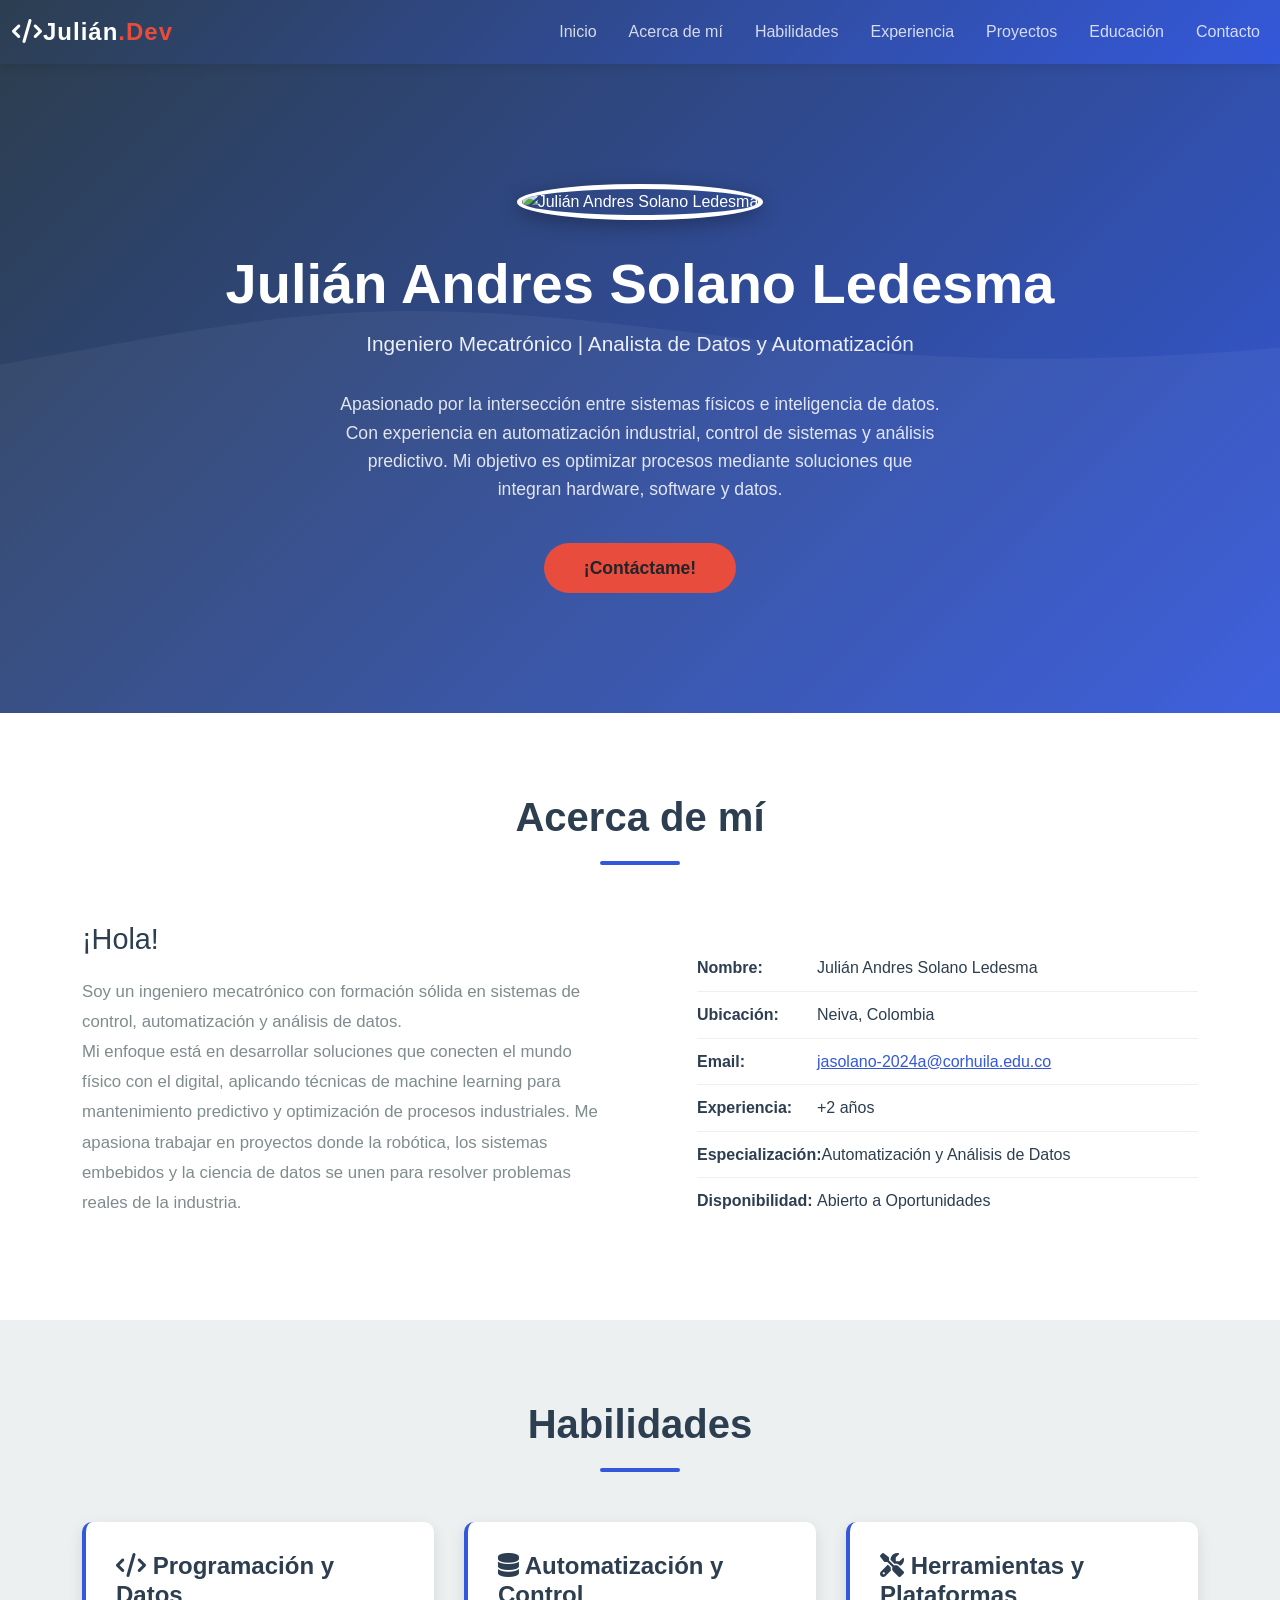
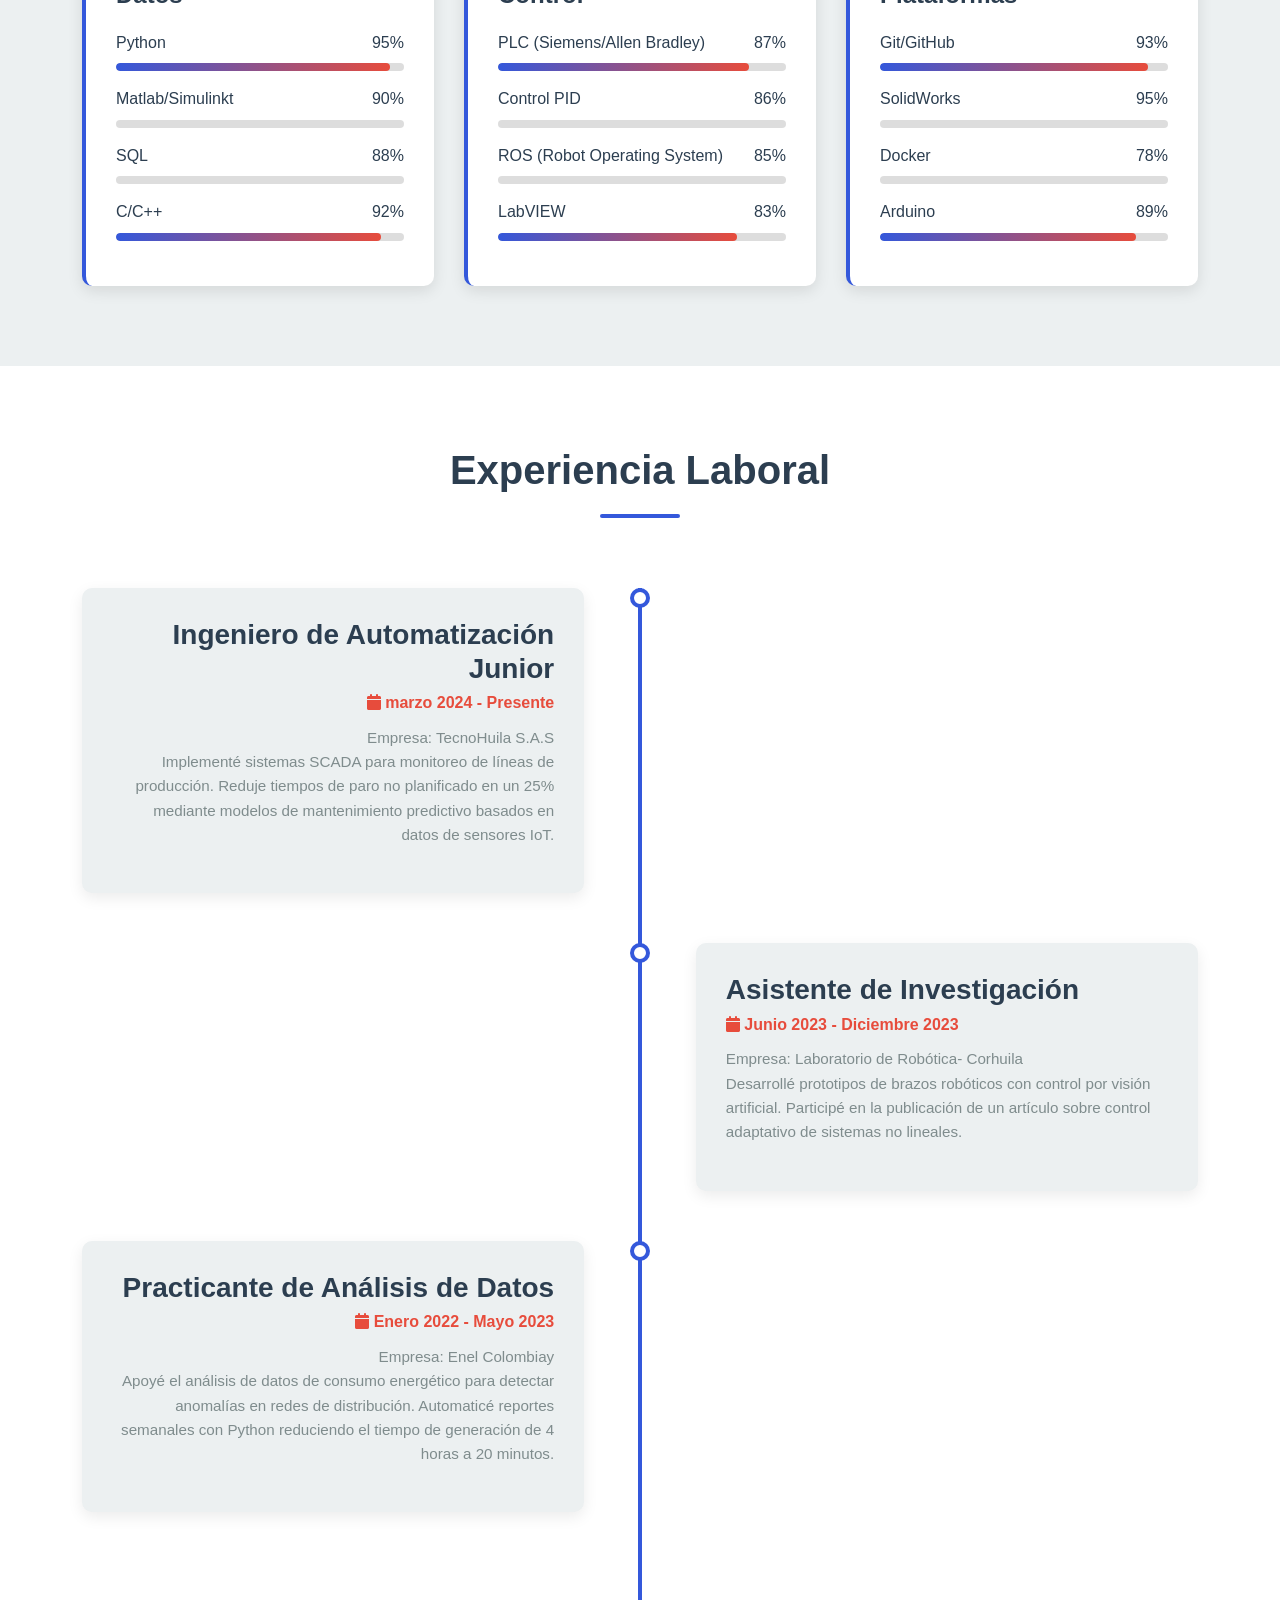
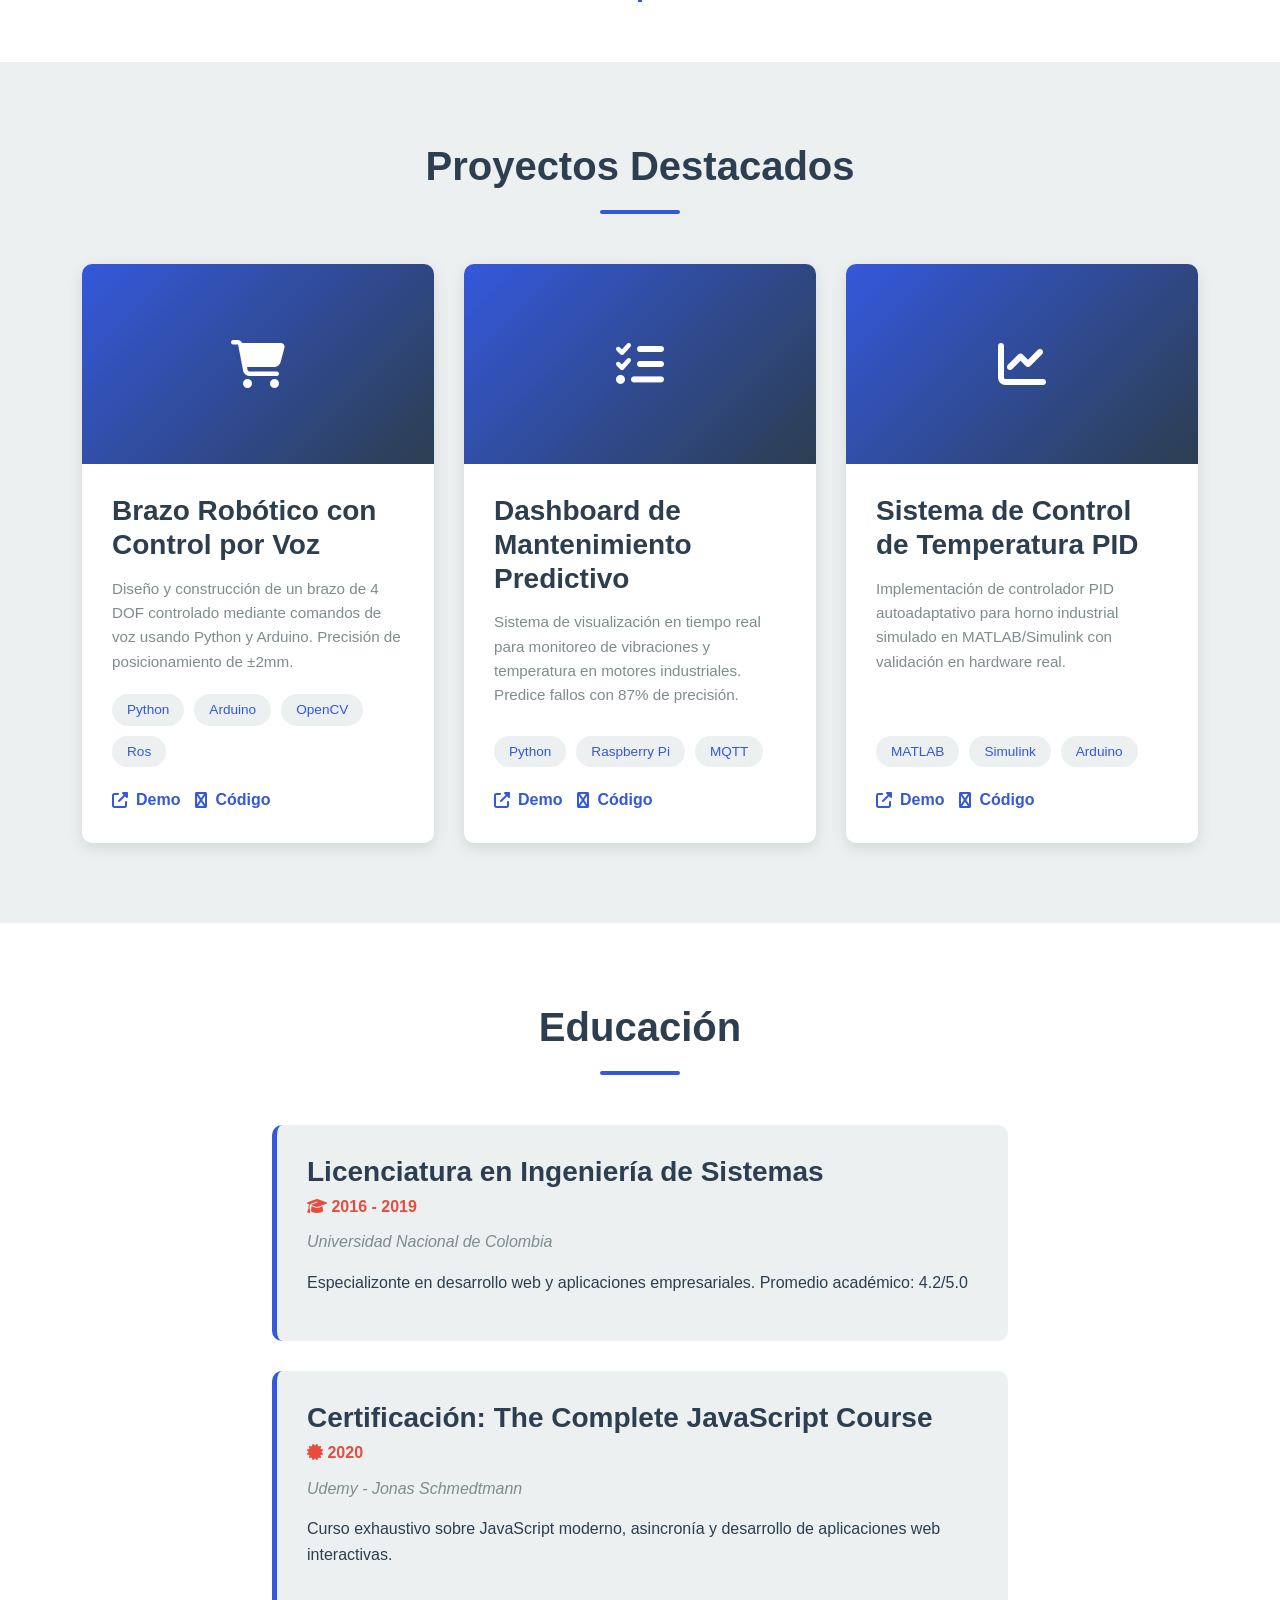
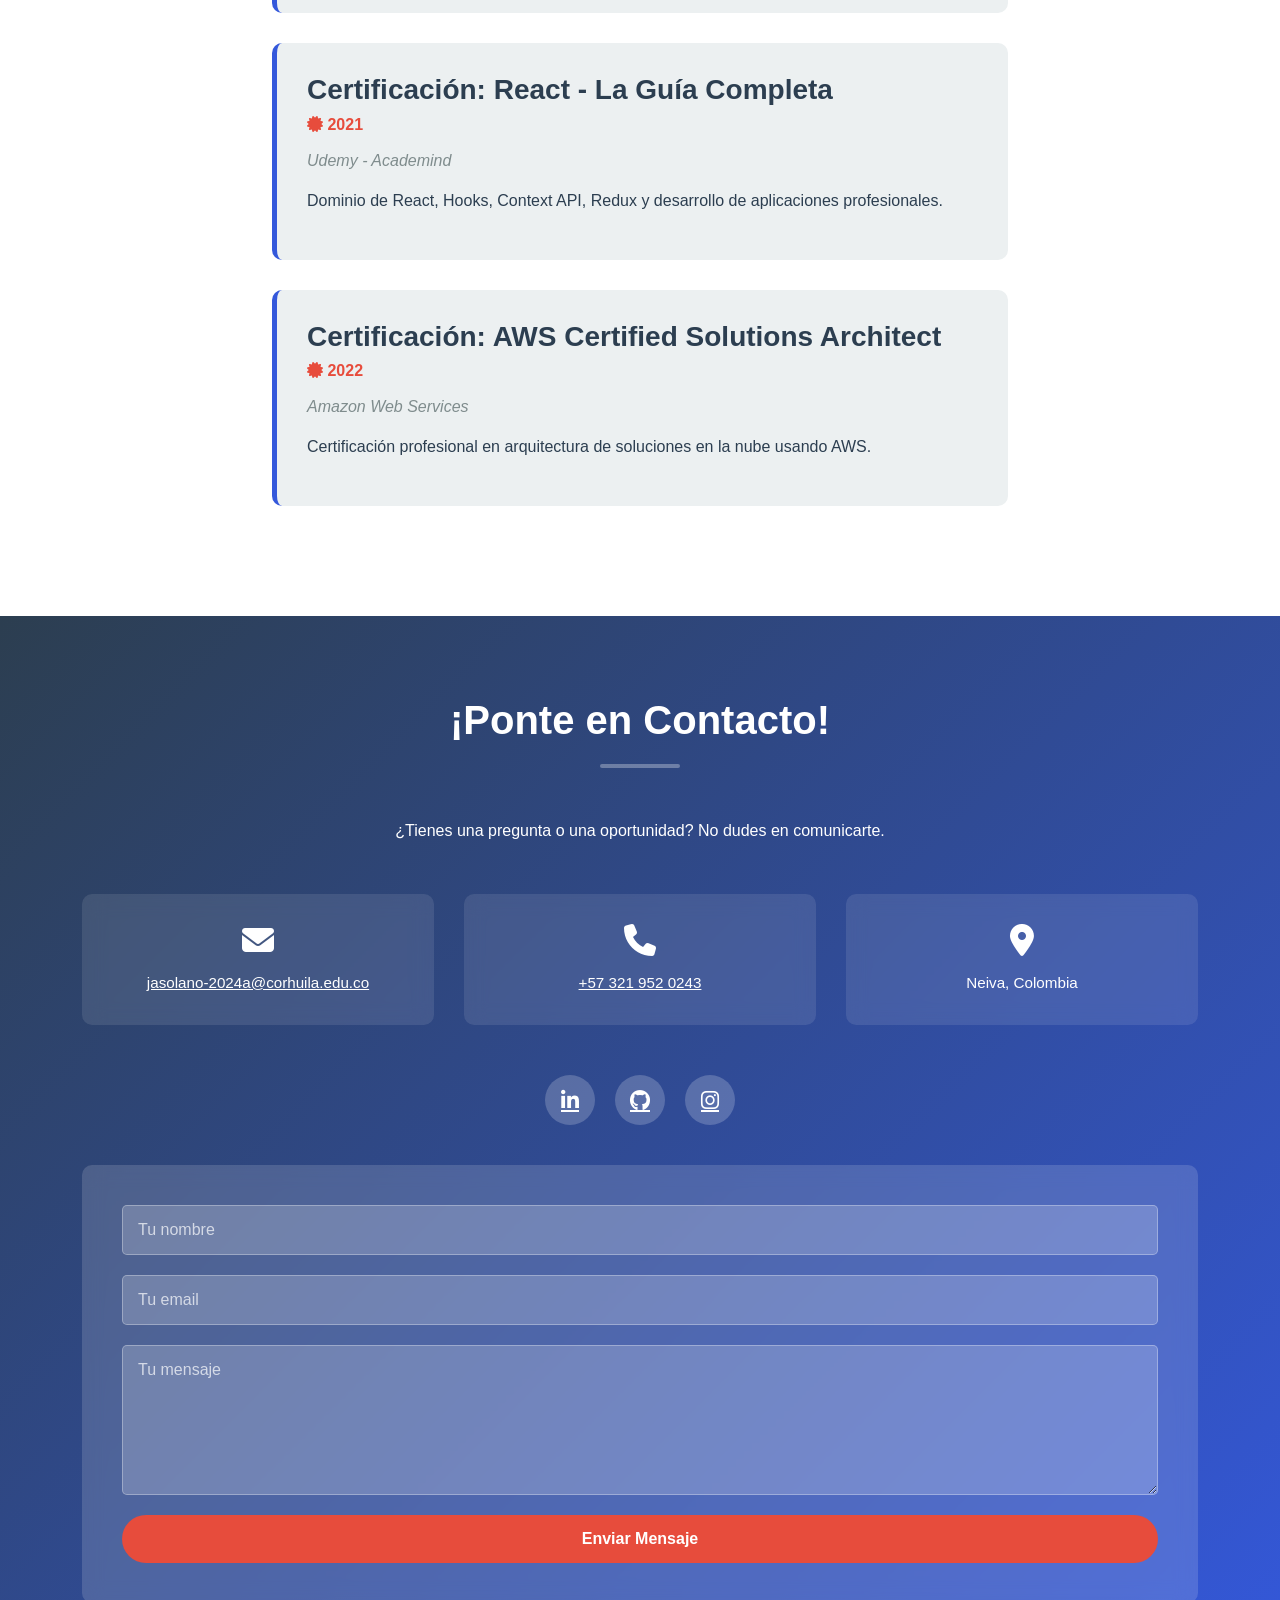
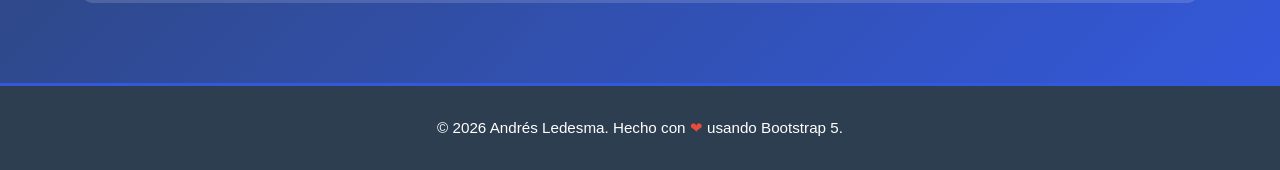
==== commit bd4d52bb: "Fix: Corrección de Info hasta Proyectos 10/03/2026 19:33" ====
--- a/Portafolio2/portafolio.html
+++ b/Portafolio2/portafolio.html
@@ -128,17 +128,17 @@
 
     <!-- ===============================
          SECCIÓN HABILIDADES
-         =============================== -->
+     =============================== -->
     <section id="habilidades" class="skills">
         <div class="container">
             <h2 class="section-title">Habilidades</h2>
             <div class="skills-grid">
                 <!-- Frontend -->
                 <div class="skill-card" data-skill="frontend">
-                    <h4><i class="fas fa-code"></i> Frontend</h4>
-                    <div class="skill-item">
-                        <div class="skill-name">
-                            <span>HTML/CSS</span>
+                    <h4><i class="fas fa-code"></i> Programación y Datos</h4>
+                    <div class="skill-item">
+                        <div class="skill-name">
+                            <span>Python</span>
                             <span>95%</span>
                         </div>
                         <div class="skill-bar">
@@ -147,7 +147,7 @@
                     </div>
                     <div class="skill-item">
                         <div class="skill-name">
-                            <span>JavaScript</span>
+                            <span>Matlab/Simulinkt</span>
                             <span>90%</span>
                         </div>
                         <div class="skill-bar">
@@ -156,7 +156,7 @@
                     </div>
                     <div class="skill-item">
                         <div class="skill-name">
-                            <span>React</span>
+                            <span>SQL</span>
                             <span>88%</span>
                         </div>
                         <div class="skill-bar">
@@ -165,7 +165,7 @@
                     </div>
                     <div class="skill-item">
                         <div class="skill-name">
-                            <span>Bootstrap 5</span>
+                            <span>C/C++</span>
                             <span>92%</span>
                         </div>
                         <div class="skill-bar">
@@ -176,10 +176,10 @@
 
                 <!-- Backend -->
                 <div class="skill-card" data-skill="backend">
-                    <h4><i class="fas fa-database"></i> Backend</h4>
-                    <div class="skill-item">
-                        <div class="skill-name">
-                            <span>Node.js</span>
+                    <h4><i class="fas fa-database"></i> Automatización y Control</h4>
+                    <div class="skill-item">
+                        <div class="skill-name">
+                            <span>PLC (Siemens/Allen Bradley)</span>
                             <span>87%</span>
                         </div>
                         <div class="skill-bar">
@@ -188,7 +188,7 @@
                     </div>
                     <div class="skill-item">
                         <div class="skill-name">
-                            <span>Express</span>
+                            <span>Control PID</span>
                             <span>86%</span>
                         </div>
                         <div class="skill-bar">
@@ -197,7 +197,7 @@
                     </div>
                     <div class="skill-item">
                         <div class="skill-name">
-                            <span>MongoDB</span>
+                            <span>ROS (Robot Operating System)</span>
                             <span>85%</span>
                         </div>
                         <div class="skill-bar">
@@ -206,7 +206,7 @@
                     </div>
                     <div class="skill-item">
                         <div class="skill-name">
-                            <span>SQL</span>
+                            <span>LabVIEW</span>
                             <span>83%</span>
                         </div>
                         <div class="skill-bar">
@@ -217,7 +217,7 @@
 
                 <!-- Herramientas -->
                 <div class="skill-card" data-skill="tools">
-                    <h4><i class="fas fa-tools"></i> Herramientas</h4>
+                    <h4><i class="fas fa-tools"></i> Herramientas y Plataformas</h4>
                     <div class="skill-item">
                         <div class="skill-name">
                             <span>Git/GitHub</span>
@@ -229,7 +229,7 @@
                     </div>
                     <div class="skill-item">
                         <div class="skill-name">
-                            <span>VS Code</span>
+                            <span>SolidWorks</span>
                             <span>95%</span>
                         </div>
                         <div class="skill-bar">
@@ -247,7 +247,7 @@
                     </div>
                     <div class="skill-item">
                         <div class="skill-name">
-                            <span>API REST</span>
+                            <span>Arduino</span>
                             <span>89%</span>
                         </div>
                         <div class="skill-bar">
@@ -269,14 +269,13 @@
                 <!-- Experiencia 1 -->
                 <div class="timeline-item">
                     <div class="timeline-content">
-                        <h3>Desarrollador de Análisis de Datos</h3>
+                        <h3>Ingeniero de Automatización Junior</h3>
                         <div class="timeline-date">
                             <i class="fas fa-calendar"></i> marzo 2024 - Presente
                         </div>
                         <p class="timeline-description">
-                            Empresa: TechCorp Solutions<br>
-                            Lideré el desarrollo de aplicaciones web escalables para clientes empresariales. 
-                            Mentoringsé a un equipo de 3 desarrolladores junior y mejoré la velocidad de desarrollo en un 40%.
+                            Empresa: TecnoHuila S.A.S<br>
+                            Implementé sistemas SCADA para monitoreo de líneas de producción. Reduje tiempos de paro no planificado en un 25% mediante modelos de mantenimiento predictivo basados en datos de sensores IoT.
                         </p>
                     </div>
                 </div>
@@ -284,14 +283,14 @@
                 <!-- Experiencia 2 -->
                 <div class="timeline-item">
                     <div class="timeline-content">
-                        <h3>Analista de Datos</h3>
+                        <h3>Asistente de Investigación</h3>
                         <div class="timeline-date">
                             <i class="fas fa-calendar"></i> Junio 2023 - Diciembre 2023
                         </div>
                         <p class="timeline-description">
-                            Empresa: WebDevelopment Inc<br>
-                            Desarrollé más de 15 proyectos web utilizando React, Node.js y MongoDB. 
-                            Implementé prácticas DevOps y reduji los tiempos de deployment.
+                            Empresa: Laboratorio de Robótica- Corhuila<br>
+                            Desarrollé prototipos de brazos robóticos con control por visión artificial.
+                            Participé en la publicación de un artículo sobre control adaptativo de sistemas no lineales.
                         </p>
                     </div>
                 </div>
@@ -299,14 +298,13 @@
                 <!-- Experiencia 3 -->
                 <div class="timeline-item">
                     <div class="timeline-content">
-                        <h3>Asistente de Análisis de Datos</h3>
+                        <h3>Practicante de Análisis de Datos</h3>
                         <div class="timeline-date">
-                            <i class="fas fa-calendar"></i> Marzo 2022 - Mayo 2023
+                            <i class="fas fa-calendar"></i> Enero 2022 - Mayo 2023
                         </div>
                         <p class="timeline-description">
-                            Empresa: Creative Digital Agency<br>
-                            Creé interfaces responsivas y trabajé en la optimización de performance. 
-                            Aprendí las mejores prácticas de desarrollo web moderno.
+                            Empresa: Enel Colombiay<br>
+                            Apoyé el análisis de datos de consumo energético para detectar anomalías en redes de distribución. Automaticé reportes semanales con Python reduciendo el tiempo de generación de 4 horas a 20 minutos.
                         </p>
                     </div>
                 </div>
@@ -327,16 +325,15 @@
                         <i class="fas fa-shopping-cart"></i>
                     </div>
                     <div class="project-content">
-                        <h3>E-Commerce Platform</h3>
+                        <h3> Brazo Robótico con Control por Voz</h3>
                         <p>
-                            Plataforma de comercio electrónico completa con carrito de compras, 
-                            sistema de pagos, y panel de administración. Más de 1000 usuarios activos.
+                            Diseño y construcción de un brazo de 4 DOF controlado mediante comandos de voz usando Python y Arduino. Precisión de posicionamiento de ±2mm.
                         </p>
                         <div class="project-tags">
-                            <span class="tag">React</span>
-                            <span class="tag">Node.js</span>
-                            <span class="tag">MongoDB</span>
-                            <span class="tag">Stripe</span>
+                            <span class="tag">Python</span>
+                            <span class="tag">Arduino</span>
+                            <span class="tag">OpenCV</span>
+                            <span class="tag">Ros</span>
                         </div>
                         <div class="project-links">
                             <a href="#" title="Ver proyecto">
@@ -355,15 +352,14 @@
                         <i class="fas fa-tasks"></i>
                     </div>
                     <div class="project-content">
-                        <h3>Gestión de Tareas</h3>
+                        <h3> Dashboard de Mantenimiento Predictivo</h3>
                         <p>
-                            Aplicación web para gestión de proyectos y tareas con colaboración en tiempo real, 
-                            notificaciones y reportes analíticos.
+                            Sistema de visualización en tiempo real para monitoreo de vibraciones y temperatura en motores industriales. Predice fallos con 87% de precisión.
                         </p>
                         <div class="project-tags">
-                            <span class="tag">Vue.js</span>
-                            <span class="tag">Firebase</span>
-                            <span class="tag">WebSocket</span>
+                            <span class="tag">Python</span>
+                            <span class="tag">Raspberry Pi</span>
+                            <span class="tag">MQTT</span>
                         </div>
                         <div class="project-links">
                             <a href="#" title="Ver proyecto">
@@ -382,15 +378,14 @@
                         <i class="fas fa-chart-line"></i>
                     </div>
                     <div class="project-content">
-                        <h3>Dashboard Analítico</h3>
+                        <h3>Sistema de Control de Temperatura PID</h3>
                         <p>
-                            Dashboard interactivo con visualización de datos en tiempo real. 
-                            Integración con múltiples APIs y gráficos animados.
+                            Implementación de controlador PID autoadaptativo para horno industrial simulado en MATLAB/Simulink con validación en hardware real.
                         </p>
                         <div class="project-tags">
-                            <span class="tag">React</span>
-                            <span class="tag">Chart.js</span>
-                            <span class="tag">API REST</span>
+                            <span class="tag">MATLAB</span>
+                            <span class="tag">Simulink</span>
+                            <span class="tag">Arduino</span>
                         </div>
                         <div class="project-links">
                             <a href="#" title="Ver proyecto">
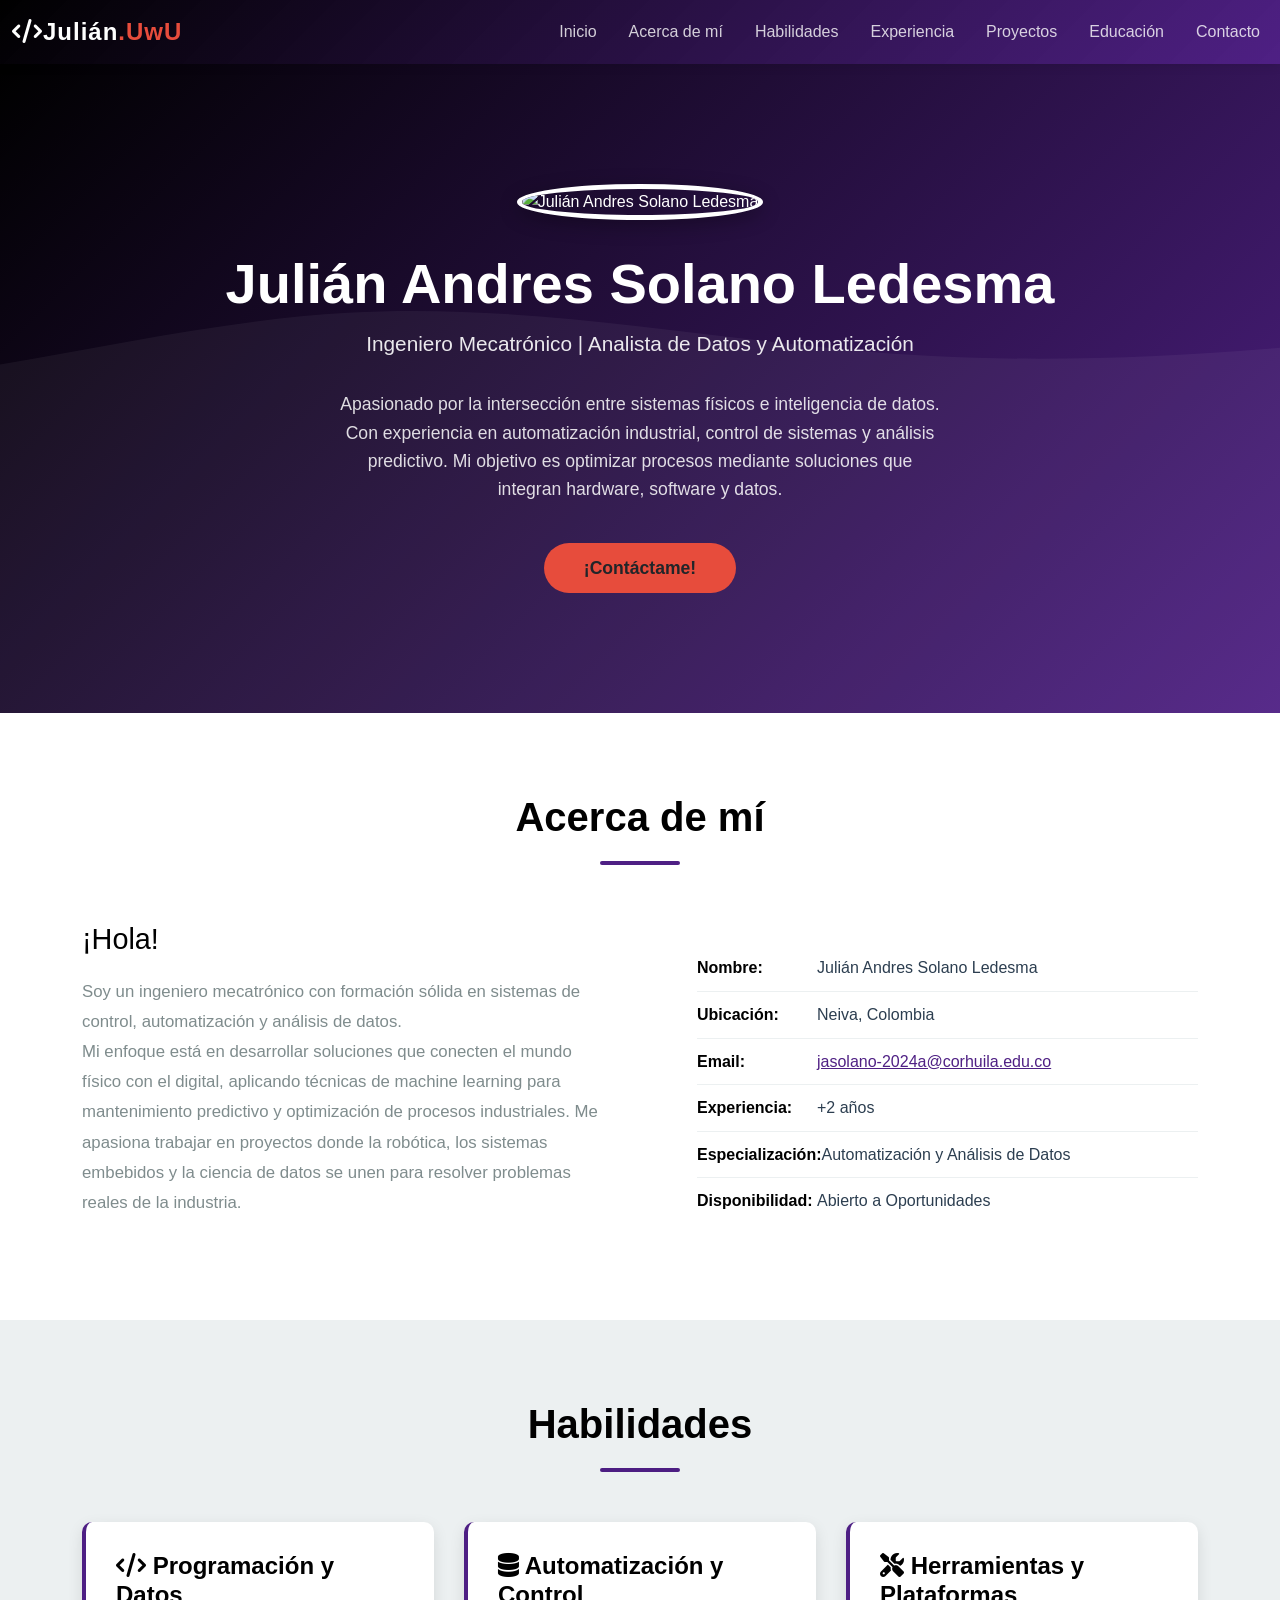
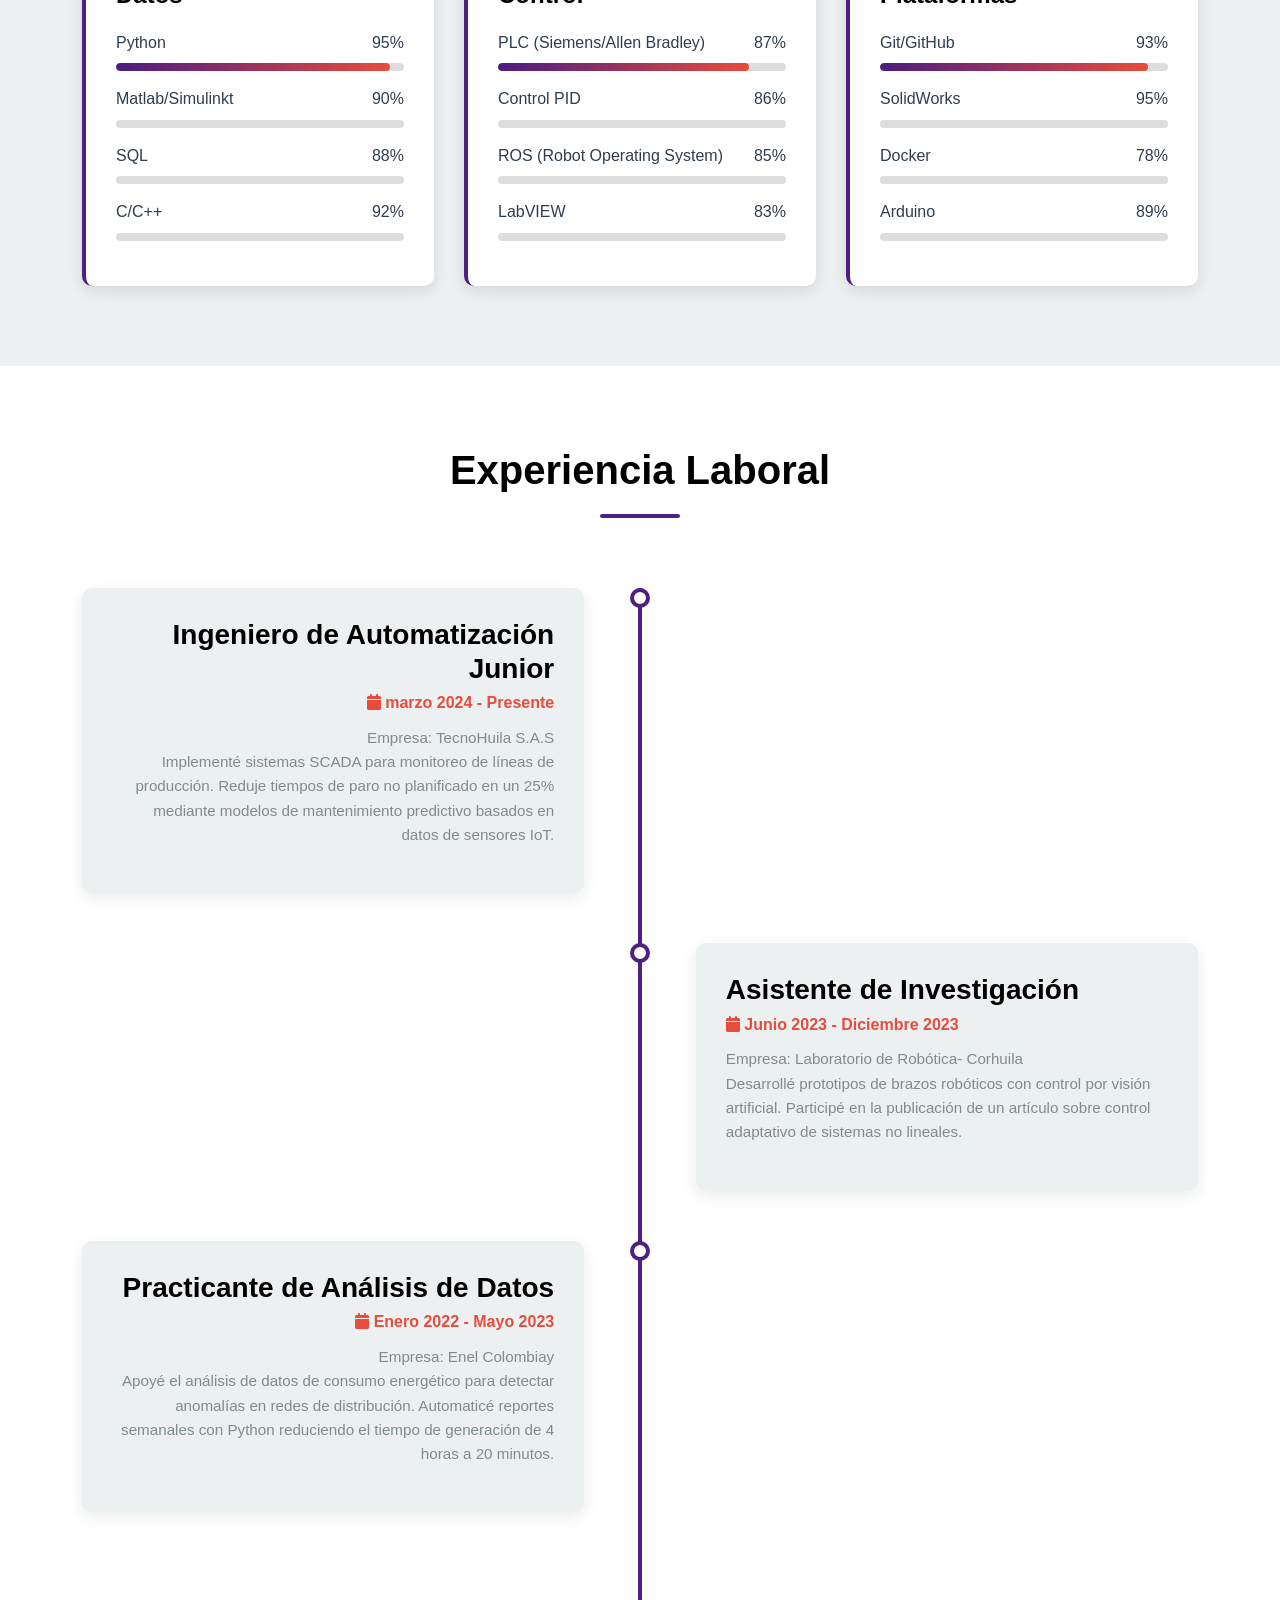
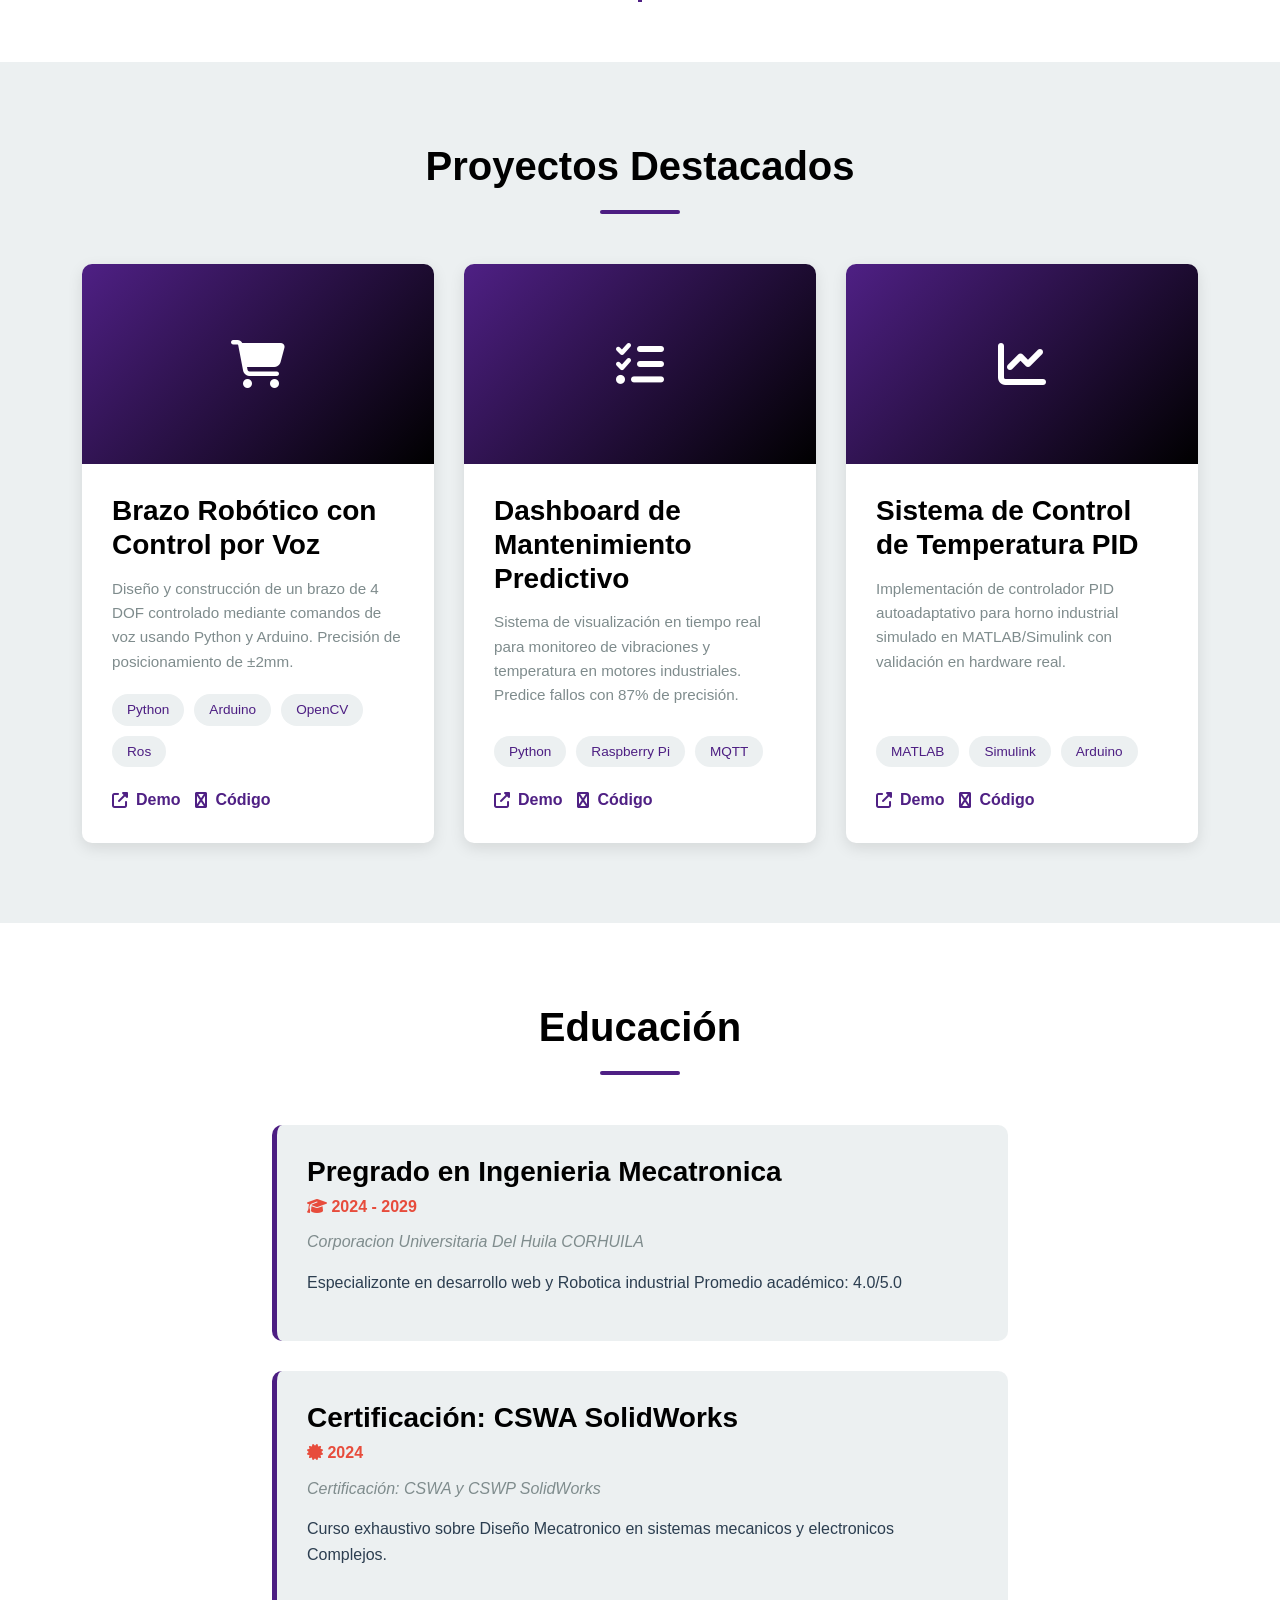
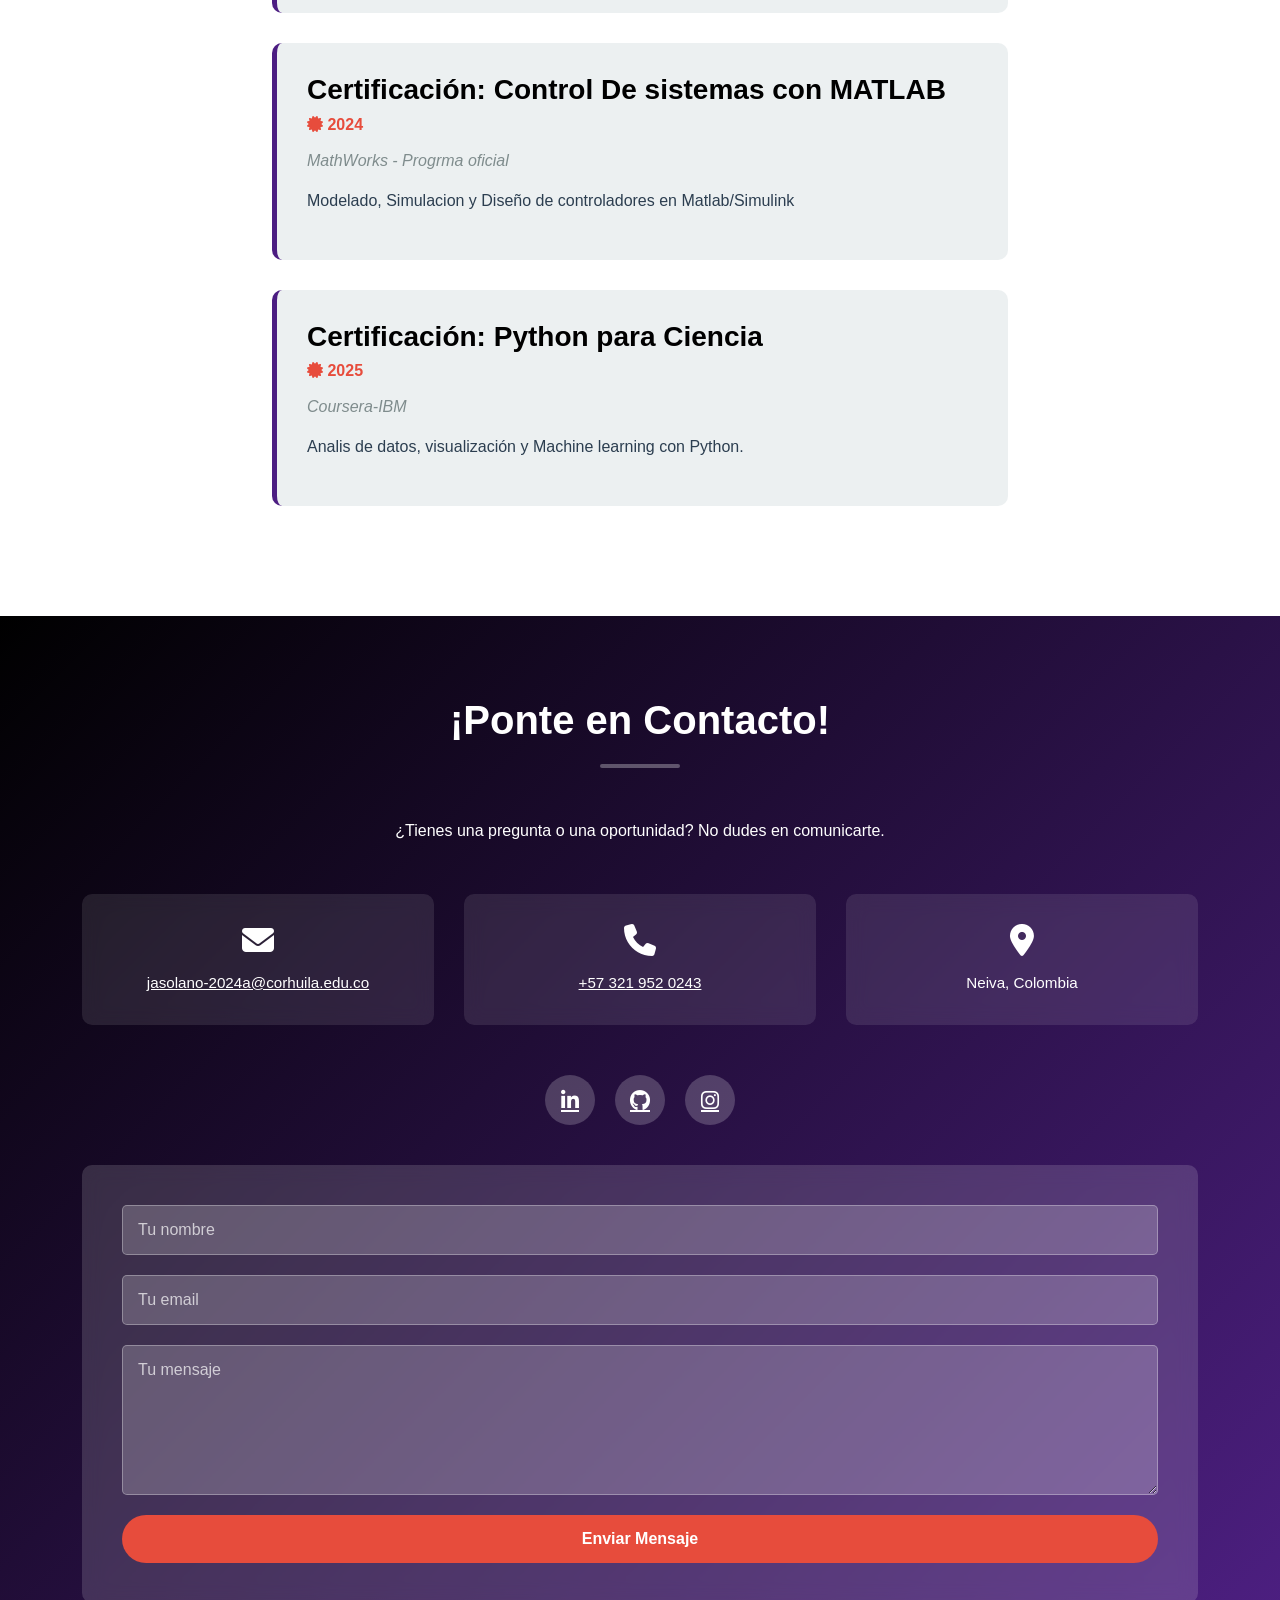
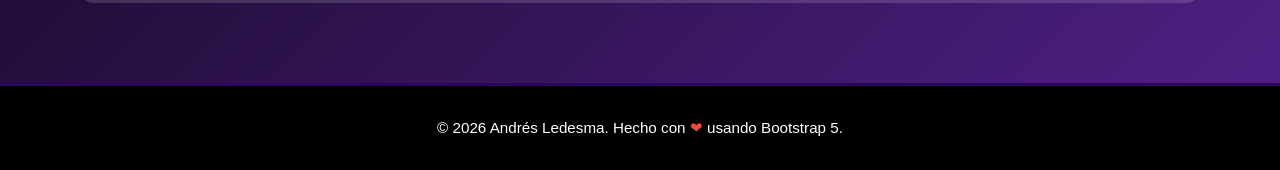
==== commit a22dc804: "Fix: Mejora en colores y informacion 10/03/2026  19:48" ====
--- a/Portafolio2/portafolio.html
+++ b/Portafolio2/portafolio.html
@@ -23,7 +23,7 @@
     <nav class="navbar navbar-expand-lg navbar-dark">
         <div class="container-fluid">
             <a class="navbar-brand" href="#inicio">
-                <i class="fas fa-code"></i>Julián<span>.Dev</span>
+                <i class="fas fa-code"></i>Julián<span>.UwU</span>
             </a>
             <button class="navbar-toggler" type="button" data-bs-toggle="collapse" data-bs-target="#navbarNav"
                 aria-controls="navbarNav" aria-expanded="false" aria-label="Toggle navigation">
@@ -411,50 +411,50 @@
                 <div class="col-lg-8 mx-auto">
                     <!-- Educación 1 -->
                     <div class="education-item">
-                        <h3>Licenciatura en Ingeniería de Sistemas</h3>
+                        <h3>Pregrado en Ingenieria Mecatronica</h3>
                         <div class="education-date">
-                            <i class="fas fa-graduation-cap"></i> 2016 - 2019
-                        </div>
-                        <p class="education-school">Universidad Nacional de Colombia</p>
+                            <i class="fas fa-graduation-cap"></i> 2024 - 2029
+                        </div>
+                        <p class="education-school">Corporacion Universitaria Del Huila CORHUILA</p>
                         <p>
-                            Especializonte en desarrollo web y aplicaciones empresariales. 
-                            Promedio académico: 4.2/5.0
+                            Especializonte en desarrollo web y Robotica industrial  
+                            Promedio académico: 4.0/5.0
                         </p>
                     </div>
 
                     <!-- Educación 2 -->
                     <div class="education-item">
-                        <h3>Certificación: The Complete JavaScript Course</h3>
+                        <h3>Certificación: CSWA SolidWorks</h3>
                         <div class="education-date">
-                            <i class="fas fa-certificate"></i> 2020
-                        </div>
-                        <p class="education-school">Udemy - Jonas Schmedtmann</p>
+                            <i class="fas fa-certificate"></i> 2024
+                        </div>
+                        <p class="education-school">Certificación: CSWA y CSWP SolidWorks</p>
                         <p>
-                            Curso exhaustivo sobre JavaScript moderno, asincronía y desarrollo de aplicaciones web interactivas.
+                            Curso exhaustivo sobre Diseño Mecatronico en sistemas mecanicos y electronicos Complejos.
                         </p>
                     </div>
 
                     <!-- Educación 3 -->
                     <div class="education-item">
-                        <h3>Certificación: React - La Guía Completa</h3>
+                        <h3>Certificación: Control De sistemas con MATLAB</h3>
                         <div class="education-date">
-                            <i class="fas fa-certificate"></i> 2021
-                        </div>
-                        <p class="education-school">Udemy - Academind</p>
+                            <i class="fas fa-certificate"></i> 2024
+                        </div>
+                        <p class="education-school">MathWorks - Progrma oficial </p>
                         <p>
-                            Dominio de React, Hooks, Context API, Redux y desarrollo de aplicaciones profesionales.
+                            Modelado, Simulacion y Diseño de controladores en Matlab/Simulink
                         </p>
                     </div>
 
                     <!-- Educación 4 -->
                     <div class="education-item">
-                        <h3>Certificación: AWS Certified Solutions Architect</h3>
+                        <h3>Certificación: Python para Ciencia</h3>
                         <div class="education-date">
-                            <i class="fas fa-certificate"></i> 2022
-                        </div>
-                        <p class="education-school">Amazon Web Services</p>
+                            <i class="fas fa-certificate"></i> 2025
+                        </div>
+                        <p class="education-school">Coursera-IBM</p>
                         <p>
-                            Certificación profesional en arquitectura de soluciones en la nube usando AWS.
+                            Analis de datos, visualización y Machine learning con Python.
                         </p>
                     </div>
                 </div>
--- a/Portafolio2/styles_portafolio.css
+++ b/Portafolio2/styles_portafolio.css
@@ -2,8 +2,8 @@
 VARIABLES Y ESTILOS PERSONALIZADOS
 =============*/
 :root{
-    --primary-color:#2c3e50;
-    --secondary-color:#3458db;
+    --primary-color:#000000;
+    --secondary-color:#370274e1;
     --accent-color:#e74c3c;
     --light-bg:#ecf0f1;
     --text-dark:#2c3e50;
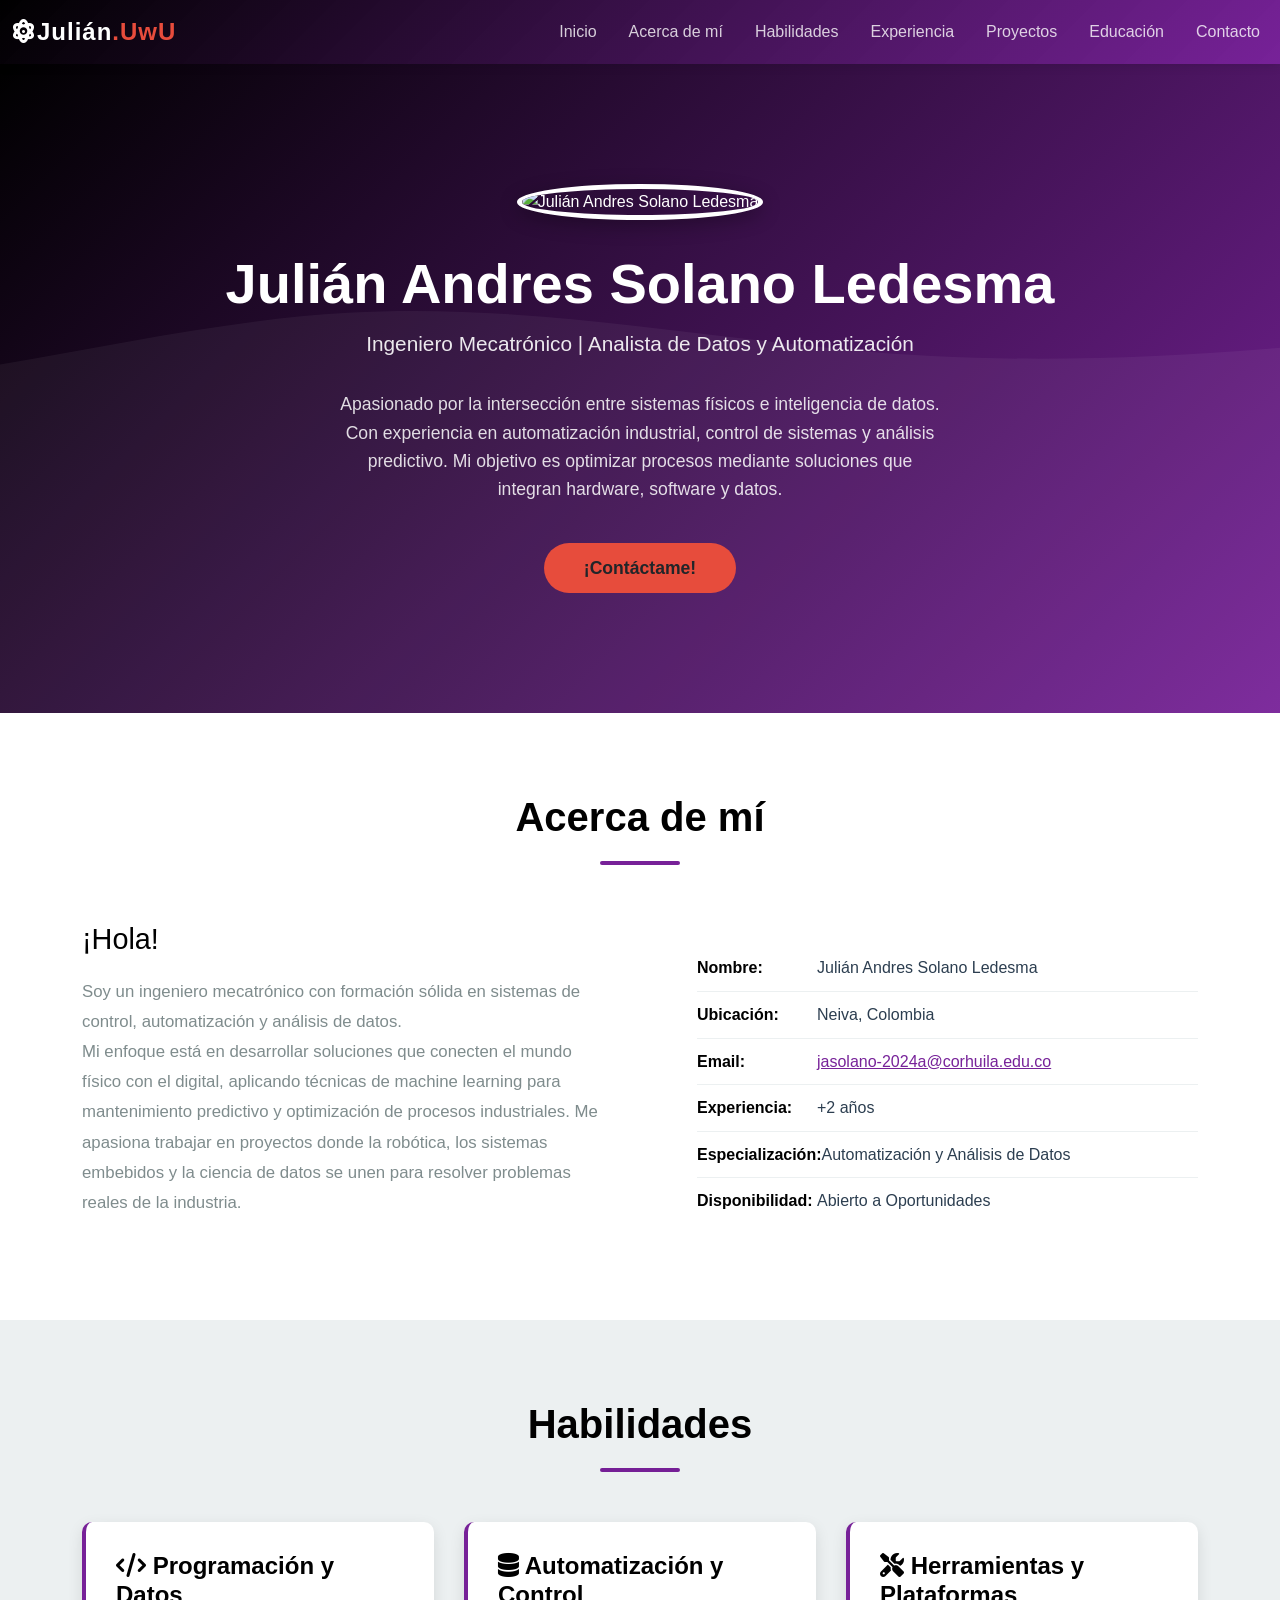
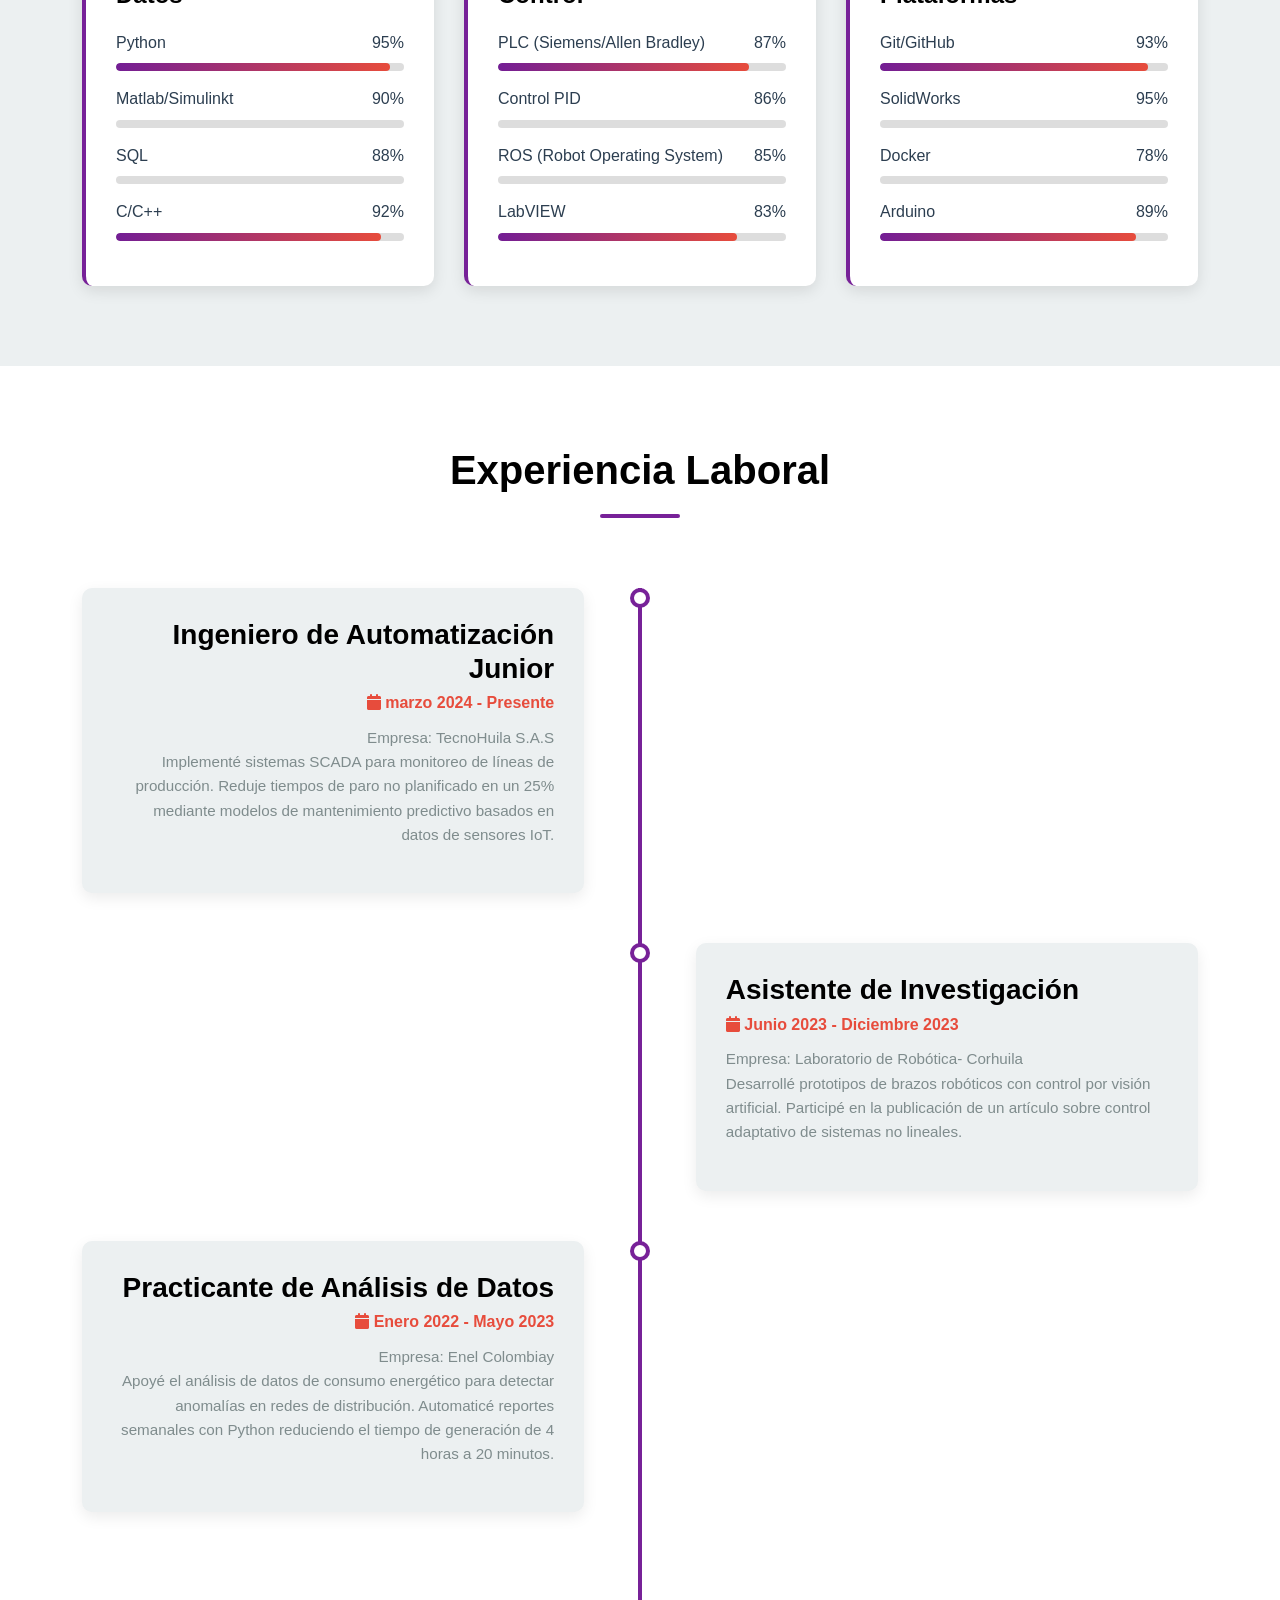
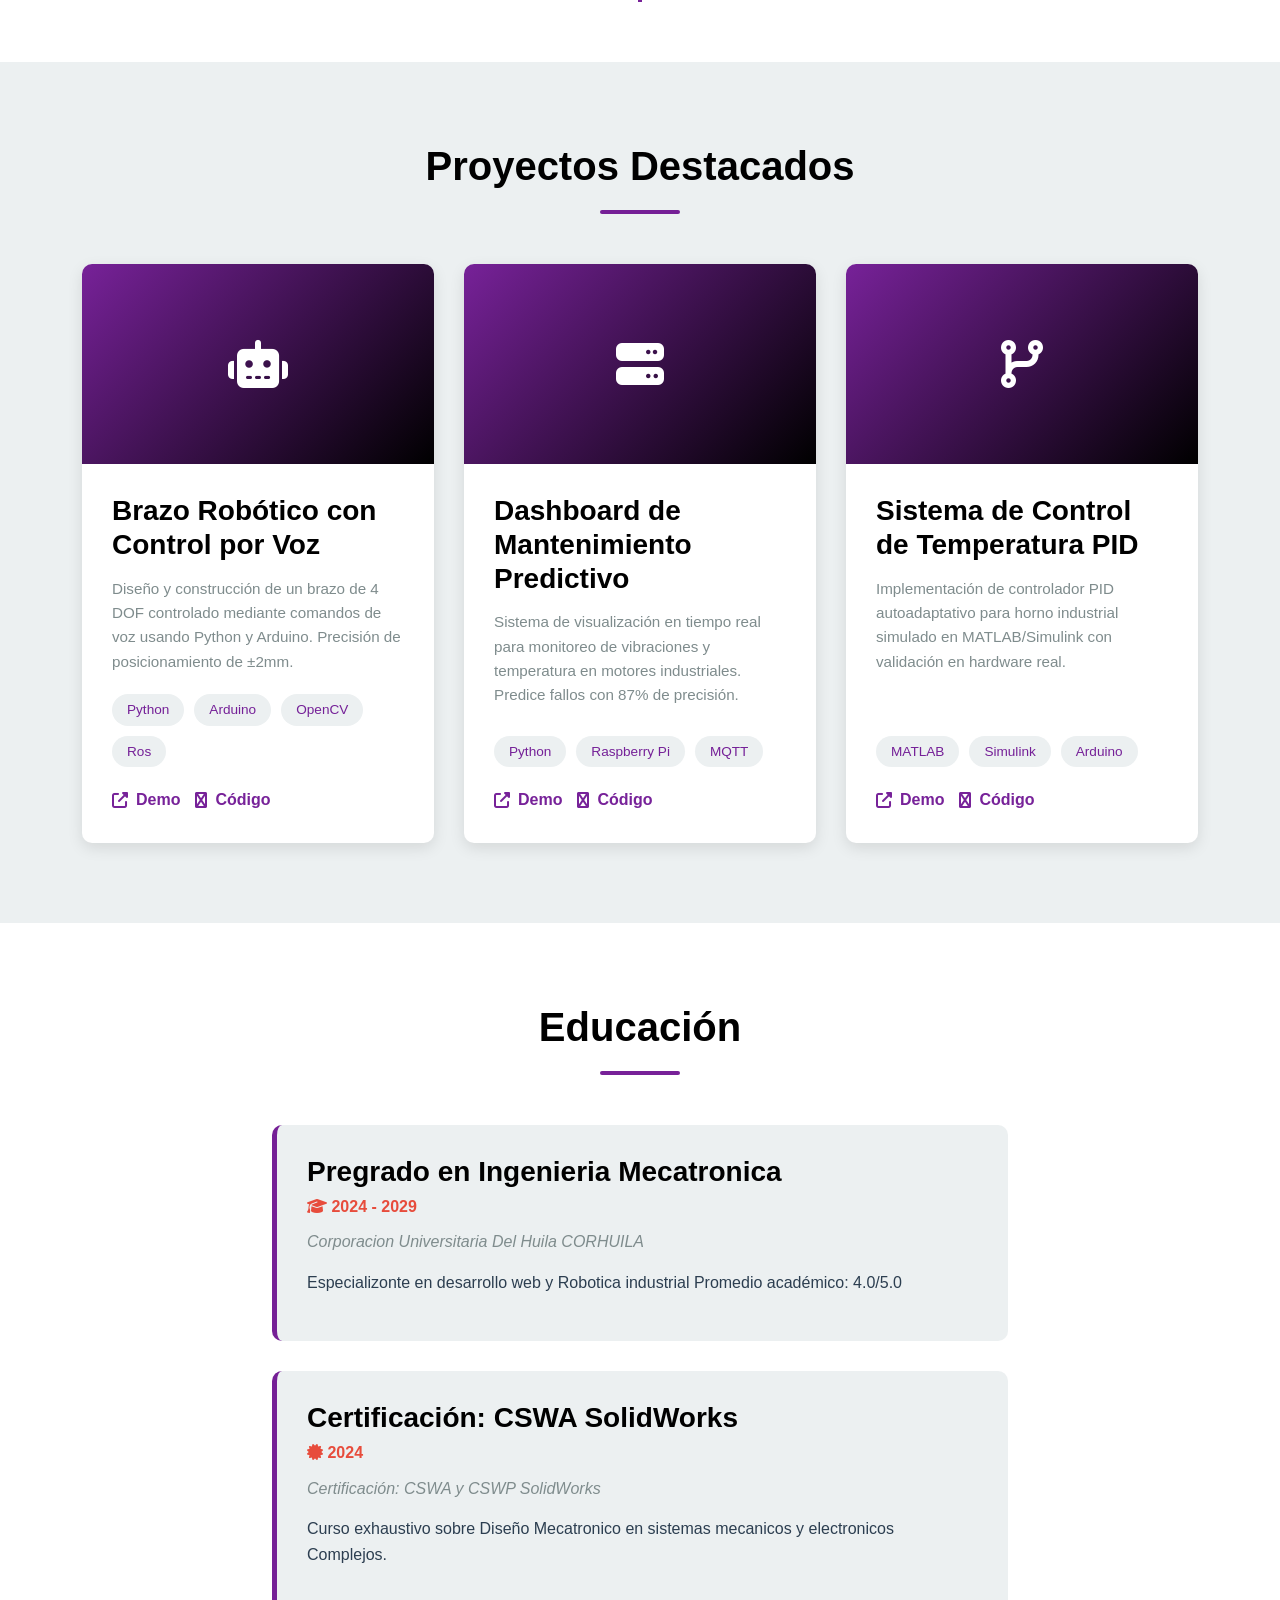
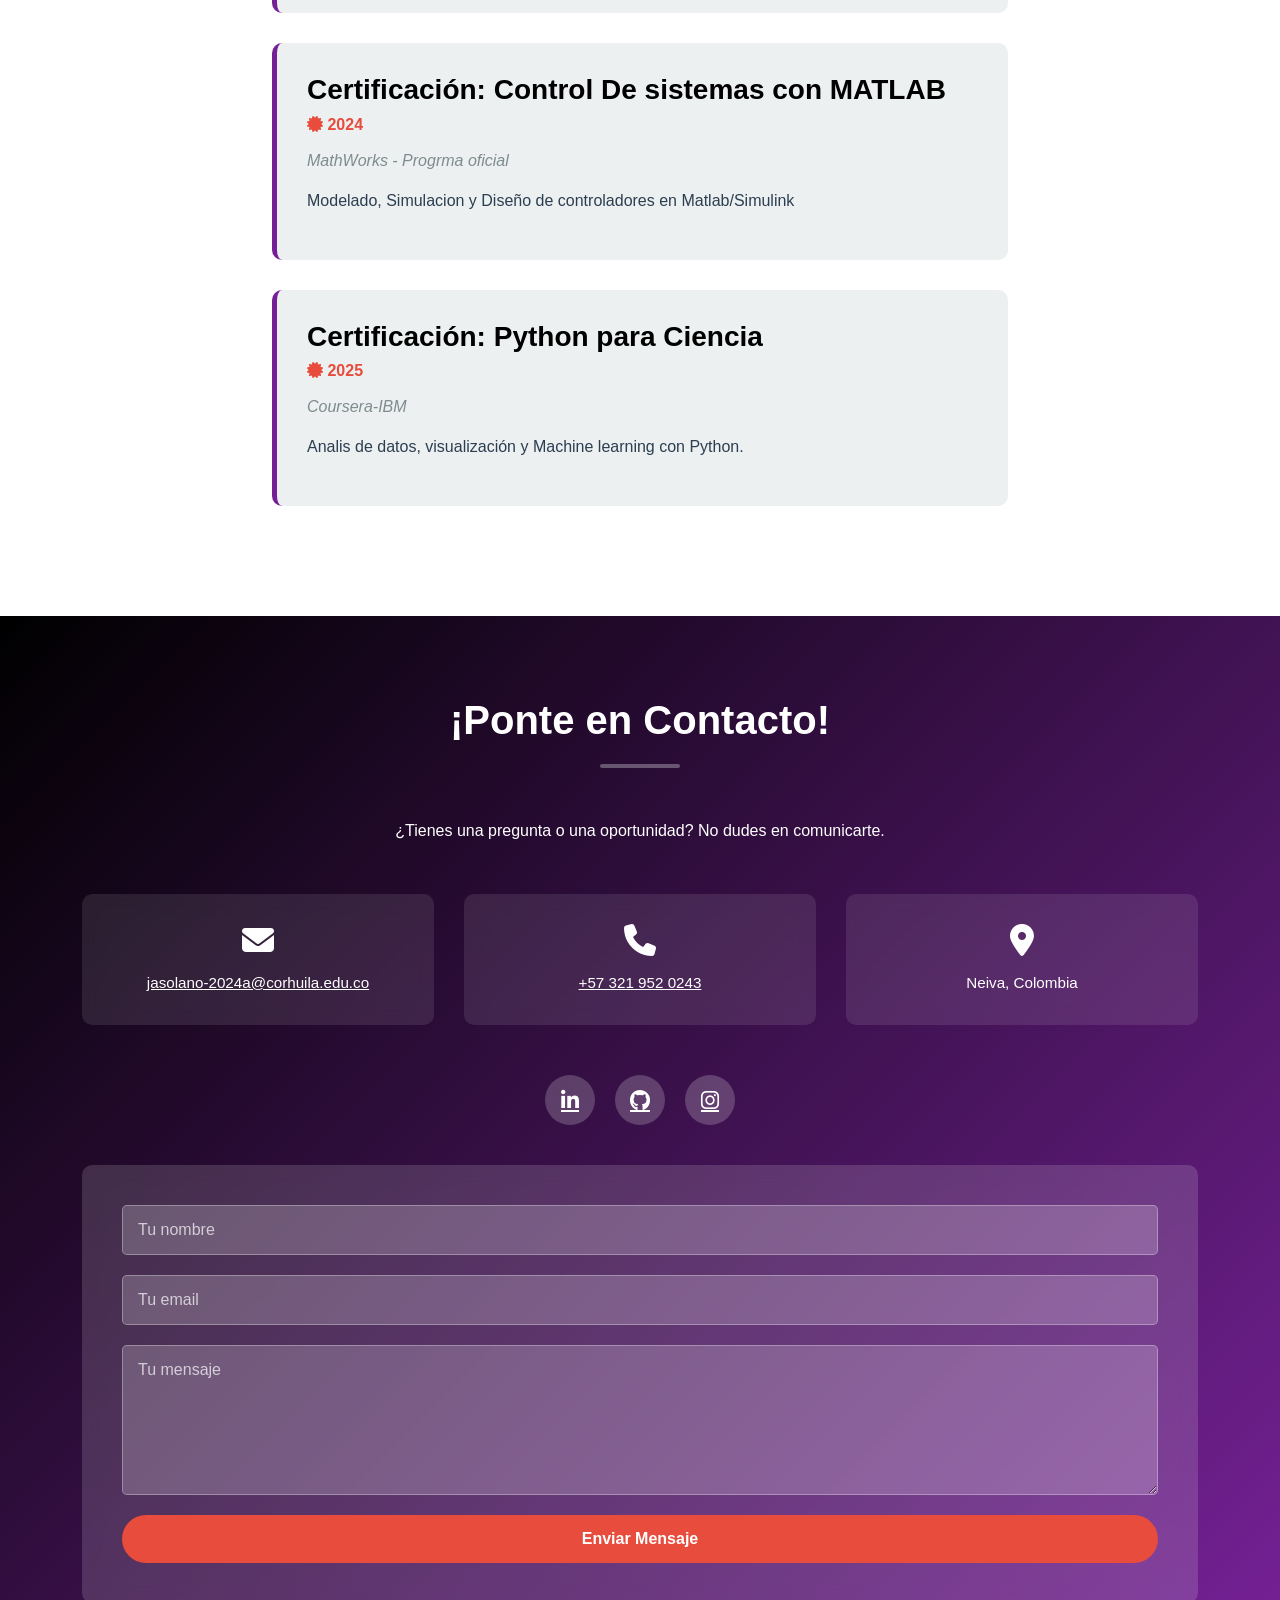
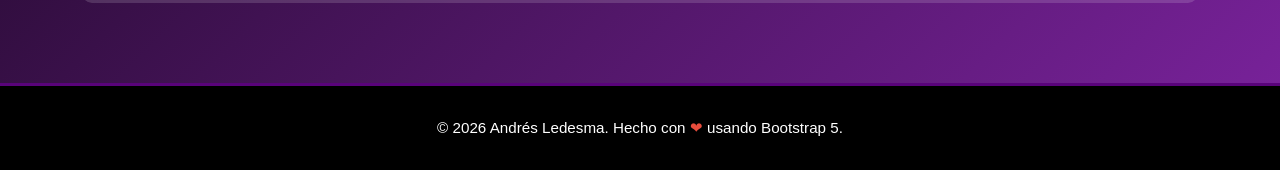
==== commit 87187819: "FIX: puliendo detalles 10/03/2026  20:23" ====
--- a/Portafolio2/portafolio.html
+++ b/Portafolio2/portafolio.html
@@ -23,7 +23,7 @@
     <nav class="navbar navbar-expand-lg navbar-dark">
         <div class="container-fluid">
             <a class="navbar-brand" href="#inicio">
-                <i class="fas fa-code"></i>Julián<span>.UwU</span>
+                <i class="fa-solid fa-atom"></i>Julián<span>.UwU</span>
             </a>
             <button class="navbar-toggler" type="button" data-bs-toggle="collapse" data-bs-target="#navbarNav"
                 aria-controls="navbarNav" aria-expanded="false" aria-label="Toggle navigation">
@@ -322,7 +322,7 @@
                 <!-- Proyecto 1 -->
                 <div class="project-card fade-in-up">
                     <div class="project-image">
-                        <i class="fas fa-shopping-cart"></i>
+                        <i class="fa-solid fa-robot"></i>
                     </div>
                     <div class="project-content">
                         <h3> Brazo Robótico con Control por Voz</h3>
@@ -349,7 +349,7 @@
                 <!-- Proyecto 2 -->
                 <div class="project-card fade-in-up">
                     <div class="project-image">
-                        <i class="fas fa-tasks"></i>
+                        <i class="fa-solid fa-server"></i>
                     </div>
                     <div class="project-content">
                         <h3> Dashboard de Mantenimiento Predictivo</h3>
@@ -375,7 +375,7 @@
                 <!-- Proyecto 3 -->
                 <div class="project-card fade-in-up">
                     <div class="project-image">
-                        <i class="fas fa-chart-line"></i>
+                        <i class="fa-solid fa-code-branch"></i>
                     </div>
                     <div class="project-content">
                         <h3>Sistema de Control de Temperatura PID</h3>
--- a/Portafolio2/styles_portafolio.css
+++ b/Portafolio2/styles_portafolio.css
@@ -3,7 +3,7 @@
 =============*/
 :root{
     --primary-color:#000000;
-    --secondary-color:#370274e1;
+    --secondary-color:#65048be1;
     --accent-color:#e74c3c;
     --light-bg:#ecf0f1;
     --text-dark:#2c3e50;
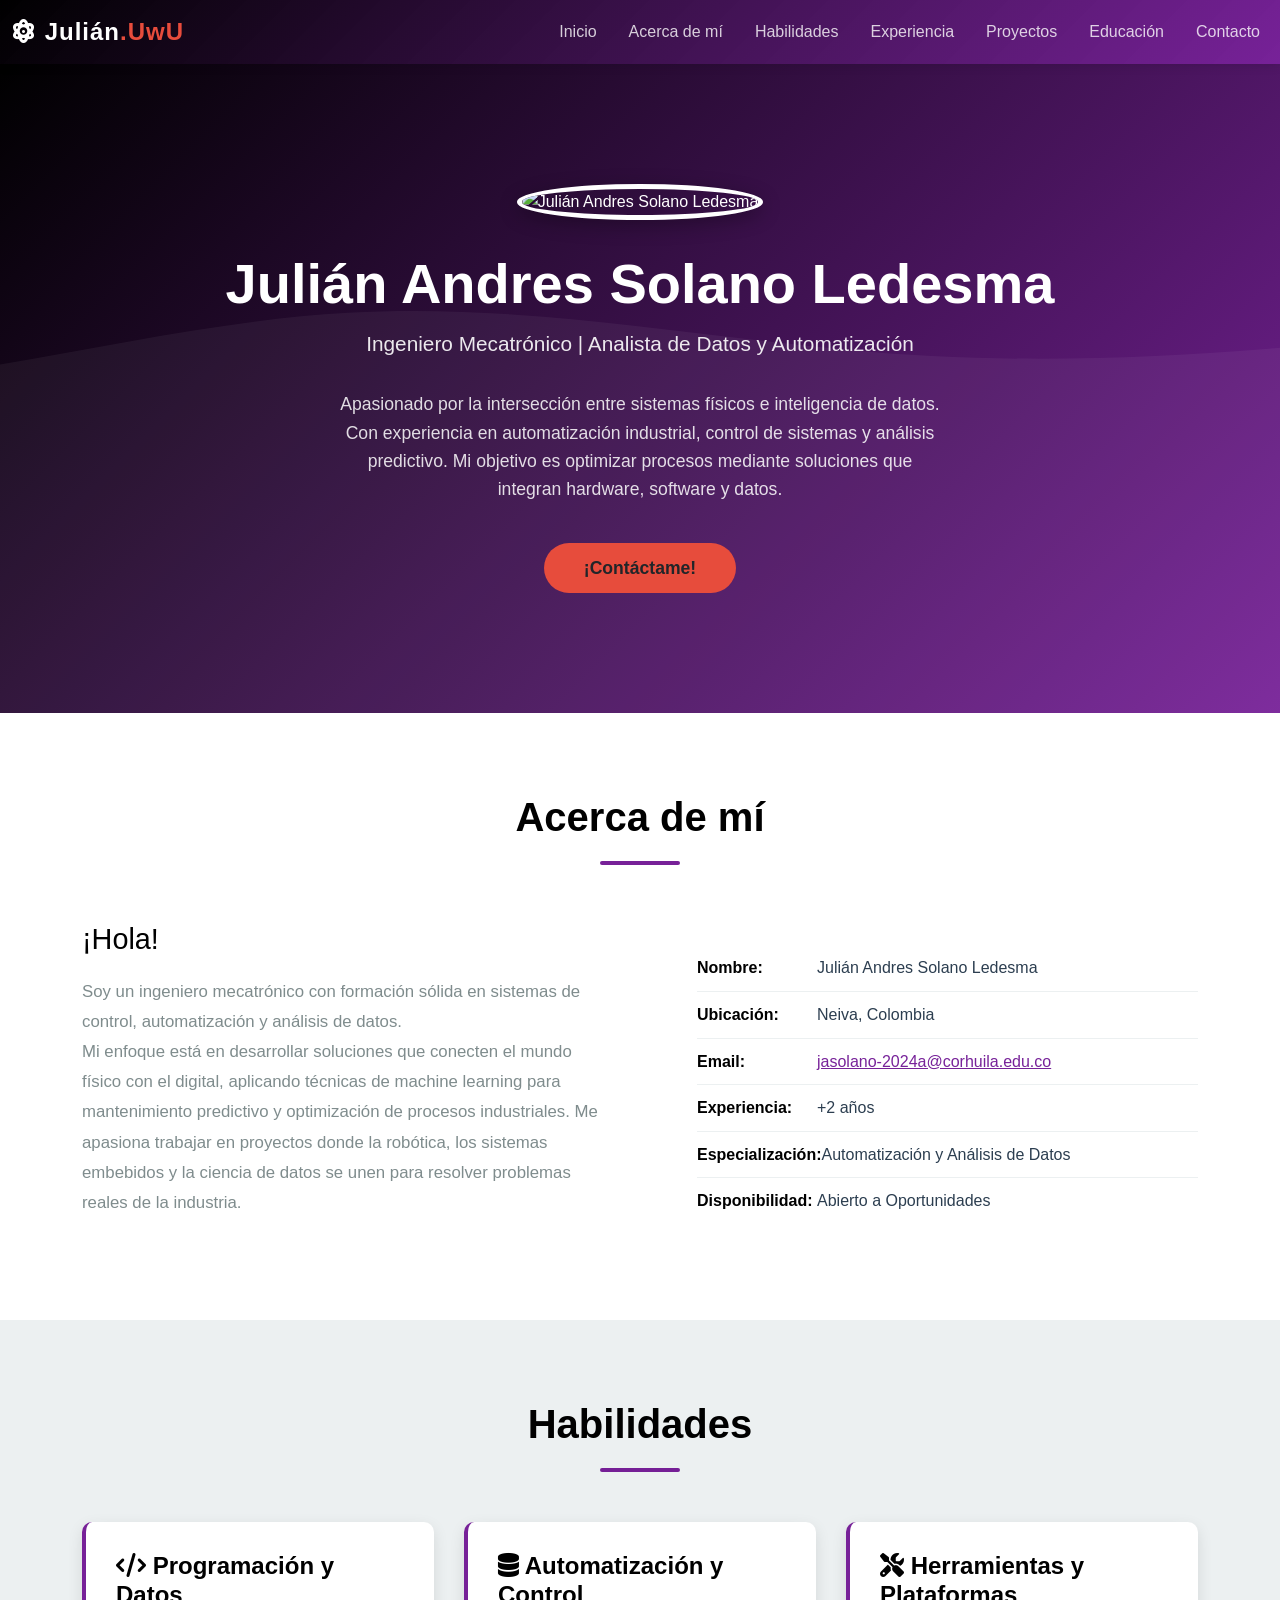
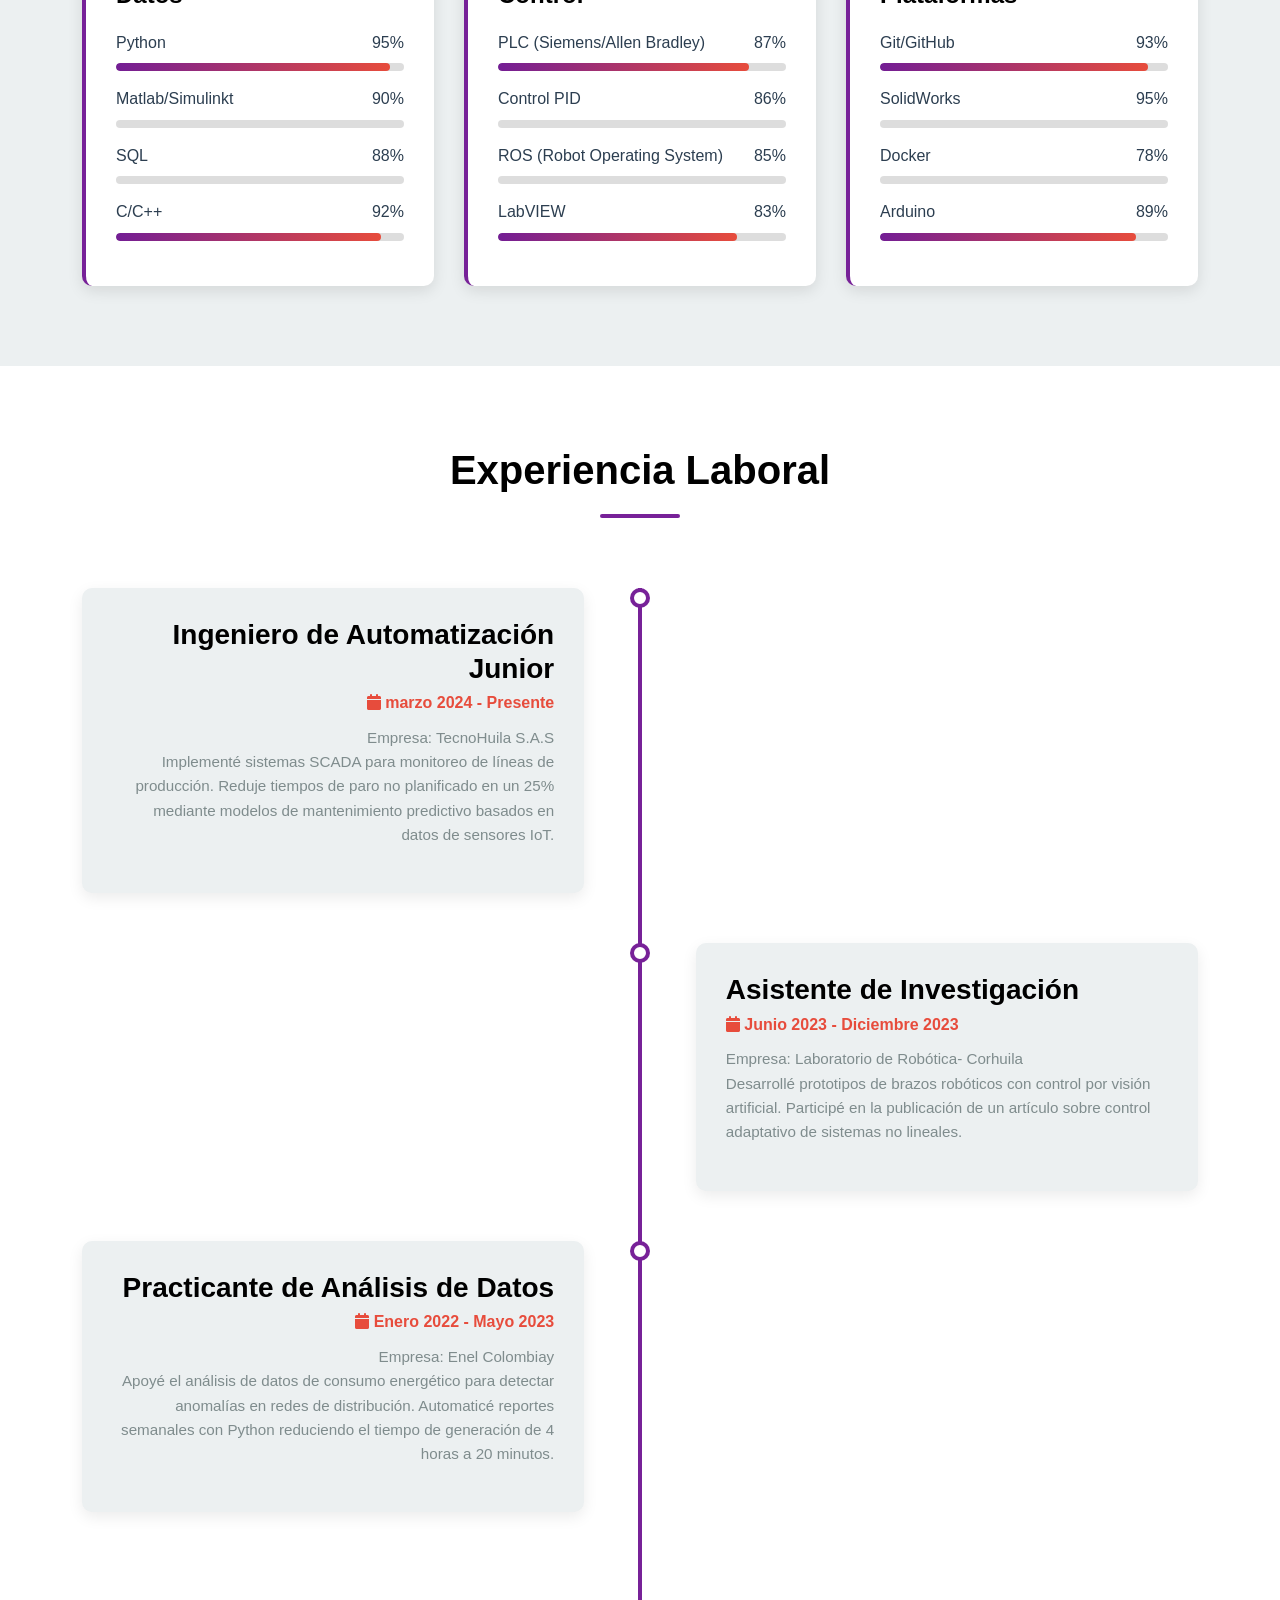
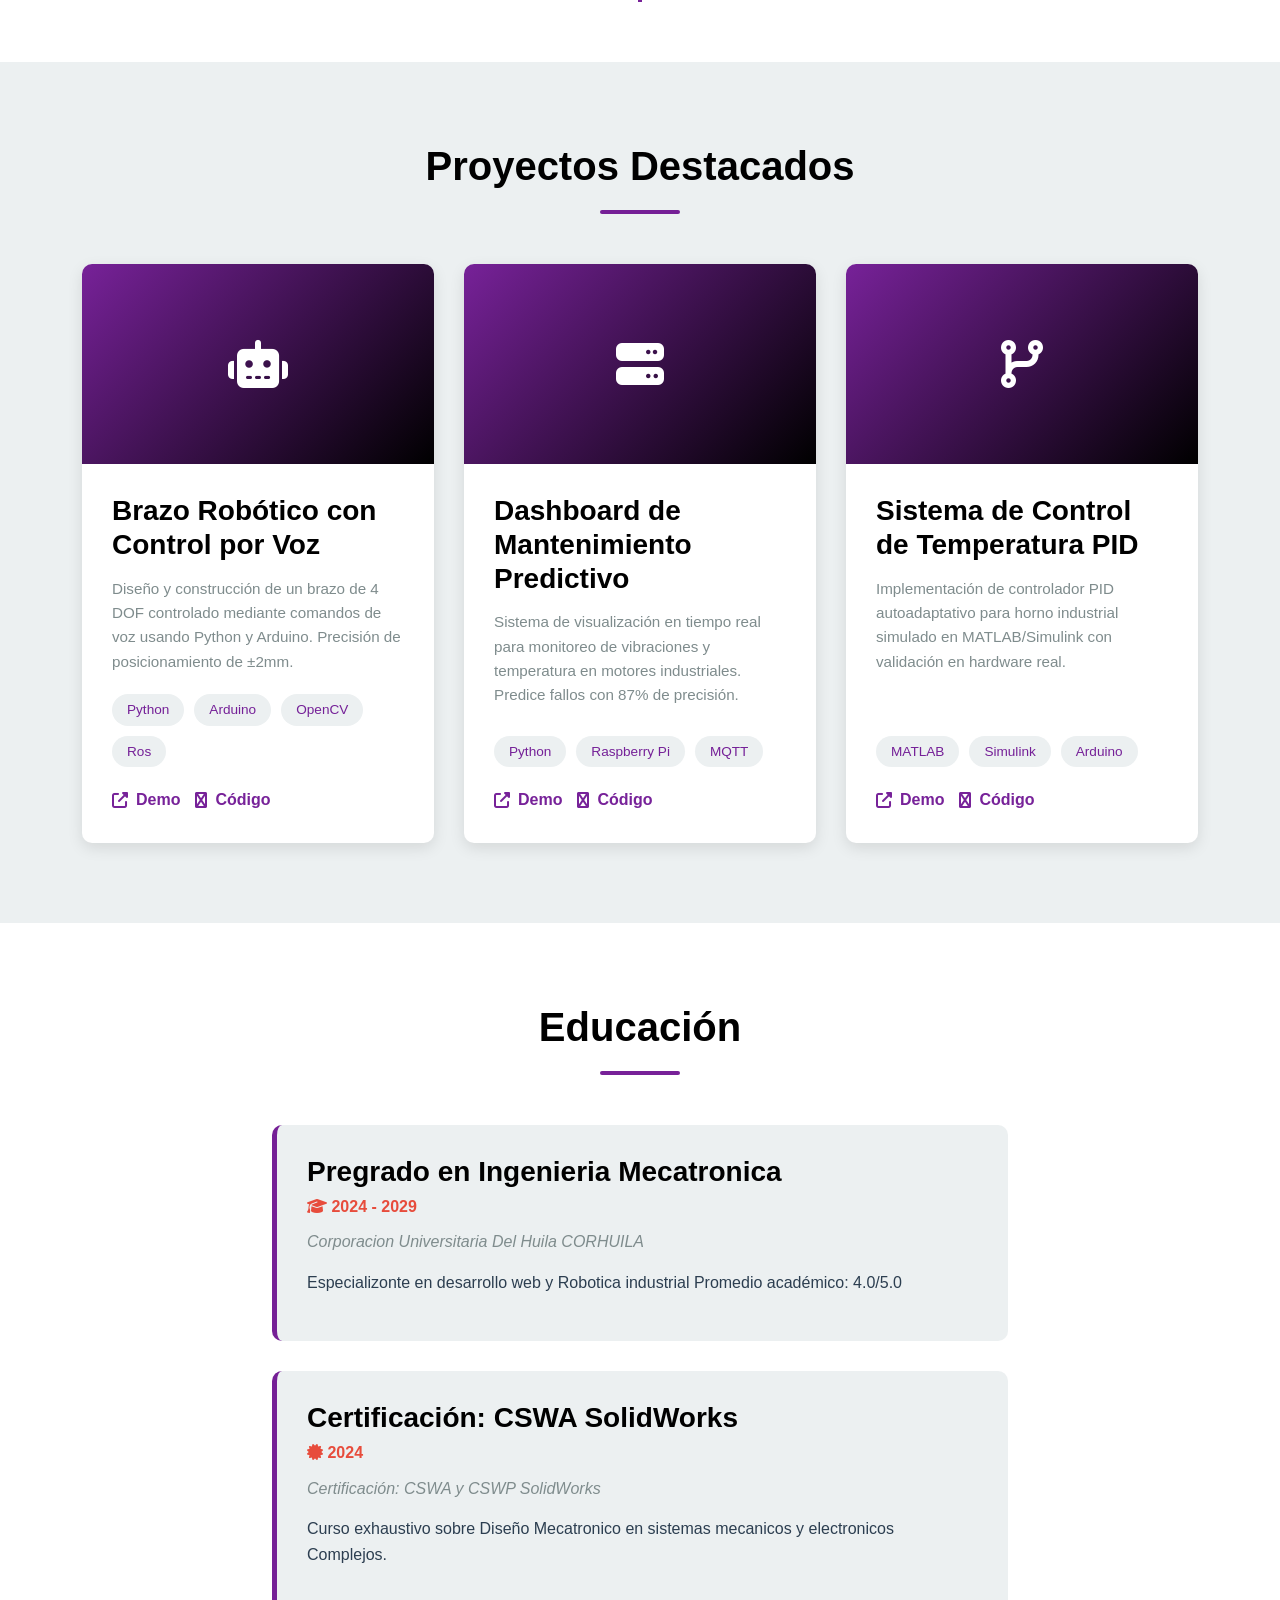
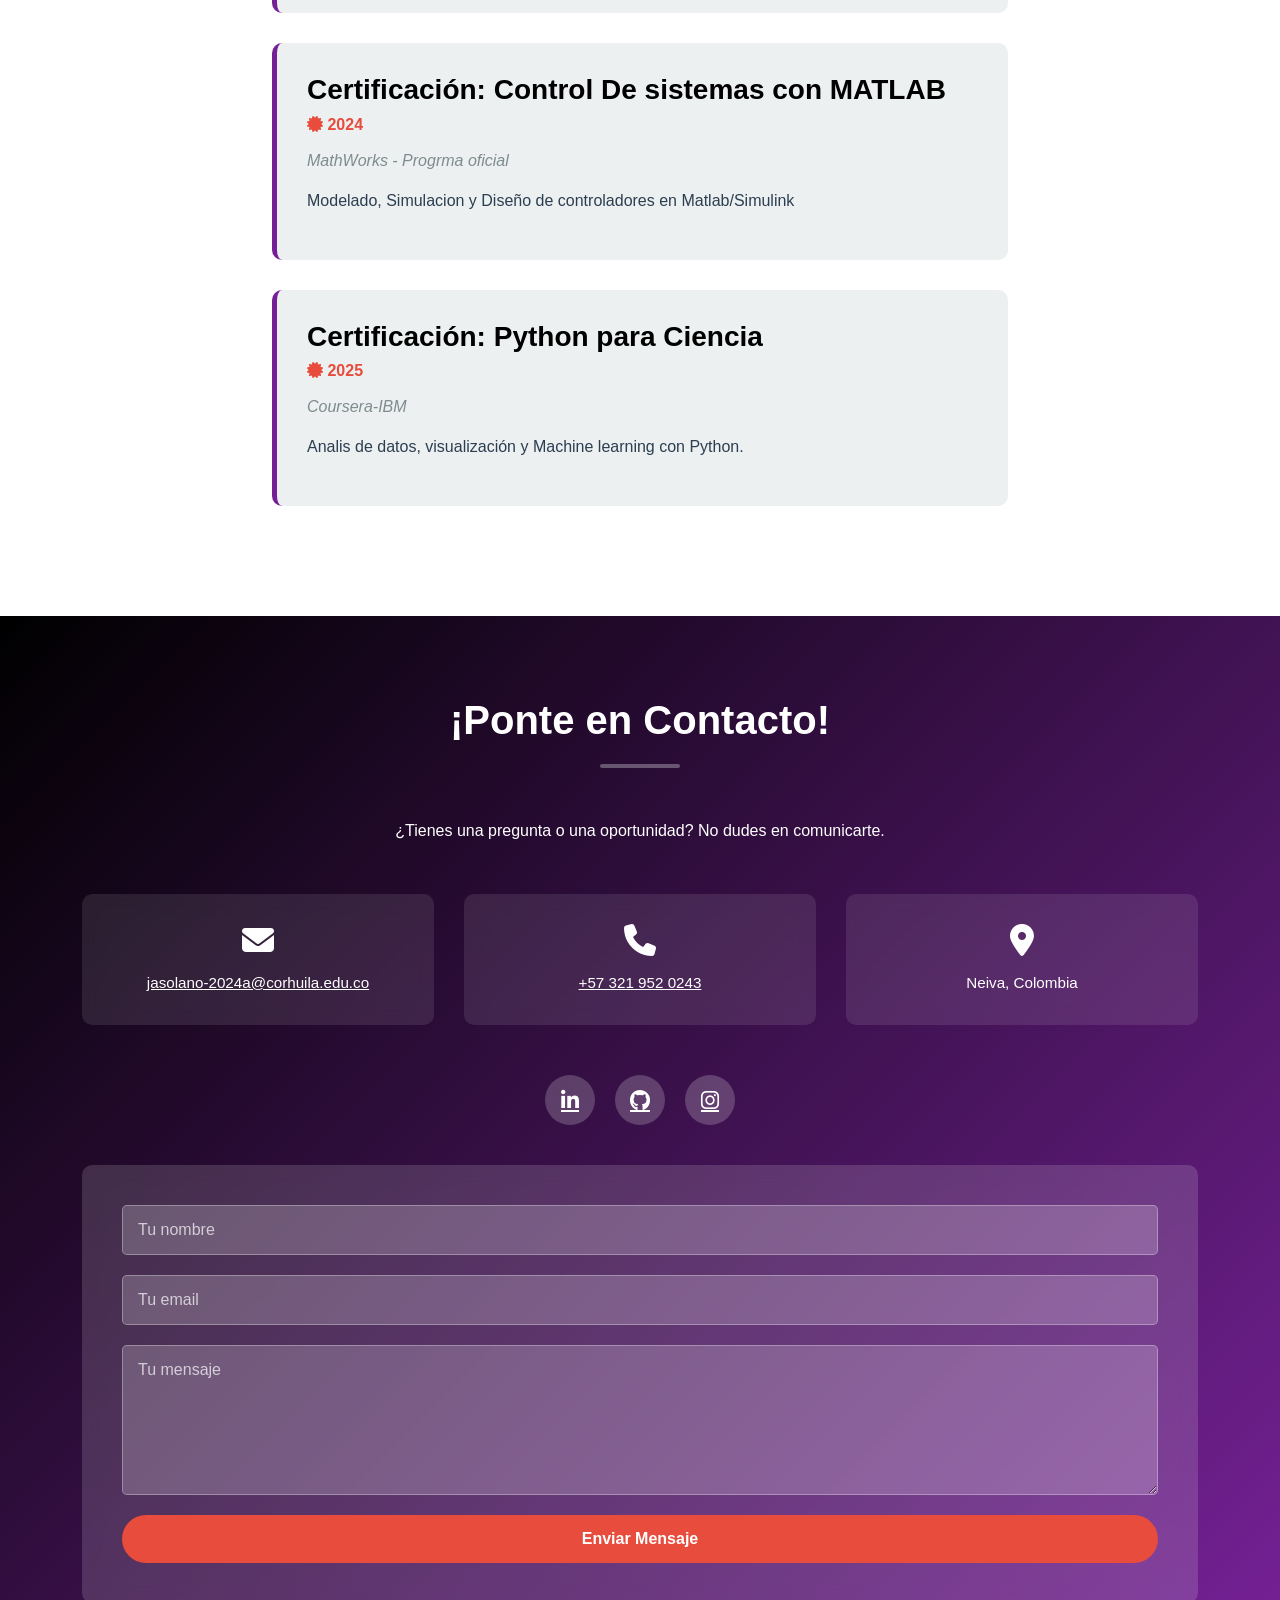
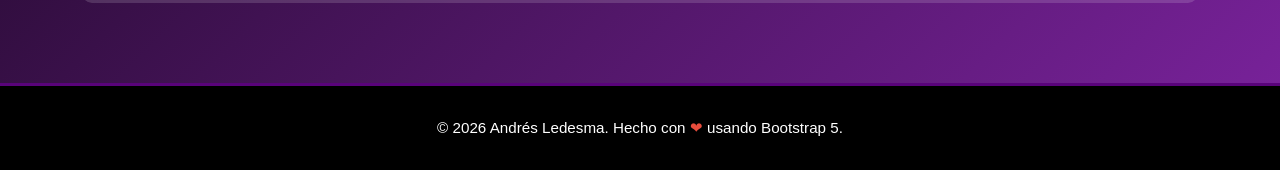
==== commit 5c5d3300: "Fix: Corrección Final de Portafolio2 10/03/2026 21:30" ====
--- a/Portafolio2/portafolio.html
+++ b/Portafolio2/portafolio.html
@@ -23,7 +23,7 @@
     <nav class="navbar navbar-expand-lg navbar-dark">
         <div class="container-fluid">
             <a class="navbar-brand" href="#inicio">
-                <i class="fa-solid fa-atom"></i>Julián<span>.UwU</span>
+                <i class="fa-solid fa-atom"></i> Julián<span>.UwU</span>
             </a>
             <button class="navbar-toggler" type="button" data-bs-toggle="collapse" data-bs-target="#navbarNav"
                 aria-controls="navbarNav" aria-expanded="false" aria-label="Toggle navigation">
@@ -64,7 +64,7 @@
     <section class="hero" id="inicio">
         <div class="hero-content">
             <!--Imagen de perfil-->
-            <img class="hero-image" src="/imagenes/mi-foto.jpeg" alt="Julián Andres Solano Ledesma" />
+            <img class="hero-image" src="/imagenes/mi-foto.jpeg" alt=" Julián Andres Solano Ledesma" />
             <h1>Julián Andres Solano Ledesma</h1>
             <p class="subtitle">Ingeniero Mecatrónico | Analista de Datos y Automatización</p>
             <p class="description">Apasionado por la intersección entre sistemas físicos e inteligencia de datos.
@@ -486,13 +486,13 @@
             </div>
 
             <div class="social-links">
-                <a href="#" title="LinkedIn" class="social-link">
+                <a href="https://www.linkedin.com/in/julian-andres-solano-ledesma-2156ba371?originalSubdomain=co" title="LinkedIn" class="social-link">
                     <i class="fab fa-linkedin-in"></i>
                 </a>
-                <a href="#" title="GitHub" class="social-link">
+                <a href="https://github.com/Drewroots" title="GitHub" class="social-link">
                     <i class="fab fa-github"></i>
                 </a>
-                <a href="#" title="Instagram" class="social-link">
+                <a href="https://www.instagram.com/little.war12/" title="Instagram" class="social-link">
                     <i class="fab fa-instagram"></i>
                 </a>
             </div>
@@ -578,7 +578,7 @@
         });
 
         // ===============================
-        // ANIMACIÓN DE BARRAS DE HABILIDADES
+        // ANIMACIÓN DE BARRAS DE HABILIDADESs
         // ===============================
         const observerOptions = {
             threshold: 0.5,
